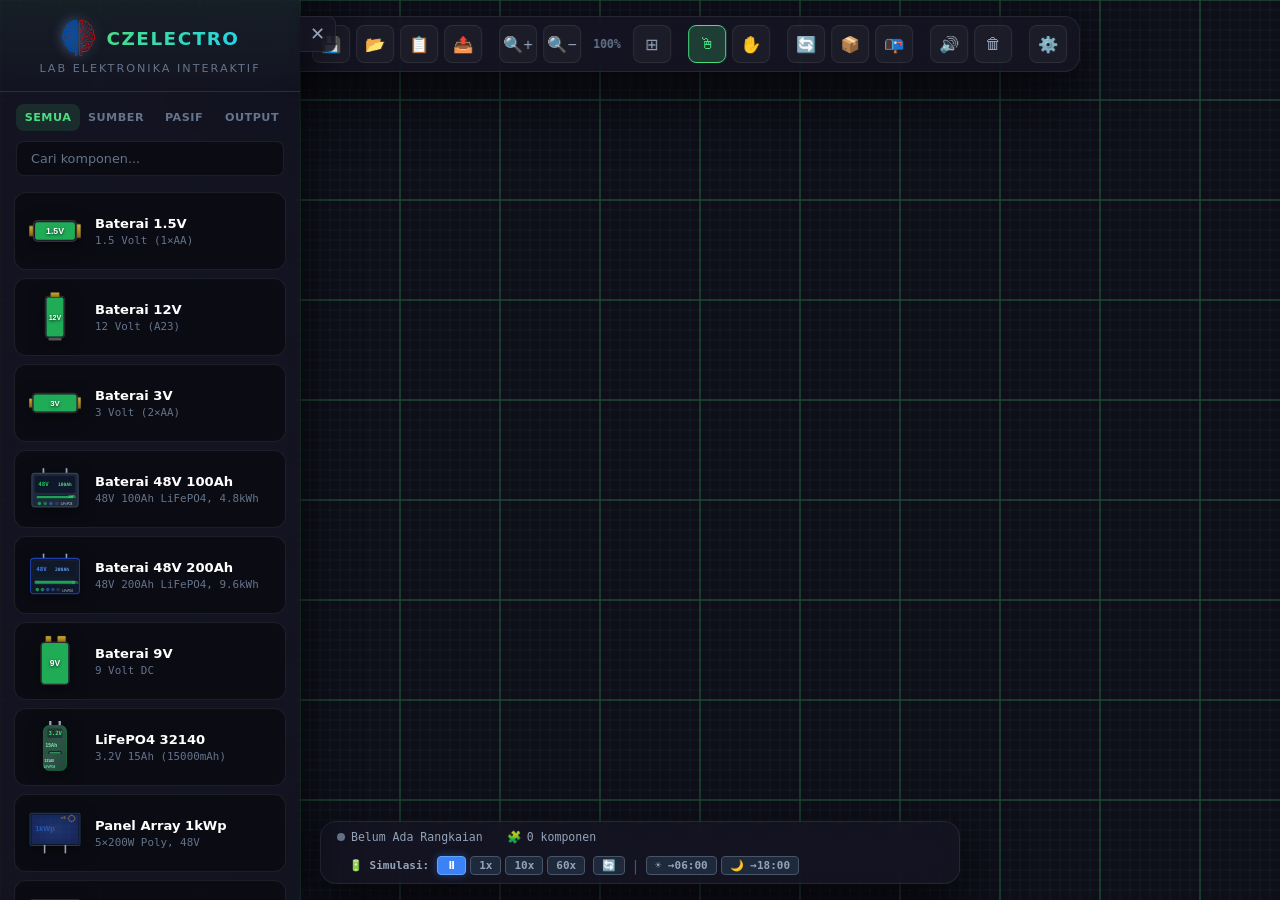
==== index.html @ 7d9614dd "Add PLN Source & ATS" ====
<!DOCTYPE html>
<html lang="id">

<head>
    <meta charset="UTF-8">
    <link rel="shortcut icon" href="images/CZElectro.png" type="image/x-icon">
    <meta name="viewport" content="width=device-width, initial-scale=1.0">
    <meta name="description" data-i18n-meta="metaDescription"
        content="CZElectro - Simulasi Lab Elektronika interaktif dengan drag-drop komponen, kabel fleksibel, dan animasi realistis.">
    <title data-i18n="pageTitle">CZElectro — Lab Elektronika</title>
    <link rel="stylesheet" href="css/variables.css">
    <link rel="stylesheet" href="css/layout.css">
    <link rel="stylesheet" href="css/components.css">
</head>

<body>
    <script>
        // Apply theme BEFORE paint to prevent flash
        (function () {
            var t = localStorage.getItem('czelectro_theme') || 'dark';
            document.documentElement.setAttribute('data-theme', t);
        })();
    </script>
    <!-- Hidden SVG Defs -->
    <svg style="width:0;height:0;position:absolute">
        <defs>
            <linearGradient id="battBody" x1="0%" y1="0%" x2="100%" y2="0%">
                <stop offset="0%" stop-color="#111" />
                <stop offset="30%" stop-color="#444" />
                <stop offset="50%" stop-color="#222" />
                <stop offset="80%" stop-color="#555" />
                <stop offset="100%" stop-color="#111" />
            </linearGradient>
            <linearGradient id="battTop" x1="0%" y1="0%" x2="0%" y2="100%">
                <stop offset="0%" stop-color="#d4af37" />
                <stop offset="100%" stop-color="#8b6508" />
            </linearGradient>
            <linearGradient id="resBody" x1="0%" y1="0%" x2="0%" y2="100%">
                <stop offset="0%" stop-color="#e2e8f0" />
                <stop offset="50%" stop-color="#f8fafc" />
                <stop offset="100%" stop-color="#94a3b8" />
            </linearGradient>
            <radialGradient id="ledGlass" cx="30%" cy="30%" r="70%">
                <stop offset="0%" stop-color="rgba(255,255,255,0.8)" />
                <stop offset="50%" stop-color="rgba(200,200,200,0.3)" />
                <stop offset="100%" stop-color="rgba(100,100,100,0.5)" />
            </radialGradient>
            <radialGradient id="ledGlowGrad" cx="50%" cy="50%" r="50%">
                <stop offset="0%" stop-color="#fef08a" />
                <stop offset="50%" stop-color="#eab308" />
                <stop offset="100%" stop-color="#a16207" />
            </radialGradient>
            <radialGradient id="ledGlowRed" cx="50%" cy="50%" r="50%">
                <stop offset="0%" stop-color="#fca5a5" />
                <stop offset="50%" stop-color="#ef4444" />
                <stop offset="100%" stop-color="#991b1b" />
            </radialGradient>
            <radialGradient id="ledGlowGreen" cx="50%" cy="50%" r="50%">
                <stop offset="0%" stop-color="#86efac" />
                <stop offset="50%" stop-color="#22c55e" />
                <stop offset="100%" stop-color="#166534" />
            </radialGradient>
            <radialGradient id="ledGlowBlue" cx="50%" cy="50%" r="50%">
                <stop offset="0%" stop-color="#93c5fd" />
                <stop offset="50%" stop-color="#3b82f6" />
                <stop offset="100%" stop-color="#1e3a8a" />
            </radialGradient>
            <radialGradient id="ledGlowWhite" cx="50%" cy="50%" r="50%">
                <stop offset="0%" stop-color="#ffffff" />
                <stop offset="50%" stop-color="#e5e7eb" />
                <stop offset="100%" stop-color="#6b7280" />
            </radialGradient>
            <radialGradient id="ledGlowRGB" cx="50%" cy="50%" r="50%">
                <stop offset="0%" stop-color="#e9d5ff" />
                <stop offset="50%" stop-color="#a855f7" />
                <stop offset="100%" stop-color="#6b21a8" />
            </radialGradient>
            <radialGradient id="bulbGlowGrad" cx="50%" cy="40%" r="50%">
                <stop offset="0%" stop-color="#fffbeb" />
                <stop offset="40%" stop-color="#fde68a" />
                <stop offset="100%" stop-color="#d97706" />
            </radialGradient>
            <linearGradient id="motorBody" x1="0%" y1="0%" x2="100%" y2="100%">
                <stop offset="0%" stop-color="#374151" />
                <stop offset="50%" stop-color="#4b5563" />
                <stop offset="100%" stop-color="#1f2937" />
            </linearGradient>
            <filter id="innerShadow">
                <feOffset dx="0" dy="3" />
                <feGaussianBlur stdDeviation="3" result="offset-blur" />
                <feComposite operator="out" in="SourceGraphic" in2="offset-blur" result="inverse" />
                <feFlood flood-color="black" flood-opacity="0.6" result="color" />
                <feComposite operator="in" in="color" in2="inverse" result="shadow" />
                <feComposite operator="over" in="shadow" in2="SourceGraphic" />
            </filter>
            <filter id="glow">
                <feGaussianBlur stdDeviation="4" result="coloredBlur" />
                <feMerge>
                    <feMergeNode in="coloredBlur" />
                    <feMergeNode in="SourceGraphic" />
                </feMerge>
            </filter>
        </defs>
    </svg>

    <!-- Sidebar -->
    <aside id="sidebar">
        <div id="sidebar-header">
            <div class="logo-row">
                <img class="logo-icon" src="images/CZElectro.png" alt="CZElectro Logo">
                <div class="title">CZElectro</div>
            </div>
            <div class="subtitle" data-i18n="appSubtitle">Lab Elektronika Interaktif</div>
        </div>
        <div class="category-tabs">
            <button class="cat-tab active" data-cat="all" data-i18n="catAll">Semua</button>
            <button class="cat-tab" data-cat="source" data-i18n="catSource">Sumber</button>
            <button class="cat-tab" data-cat="passive" data-i18n="catPassive">Pasif</button>
            <button class="cat-tab" data-cat="output" data-i18n="catOutput">Output</button>
        </div>
        <div class="sidebar-search">
            <input type="text" id="comp-search" data-i18n="searchPlaceholder" placeholder="🔍 Cari komponen..."
                autocomplete="off" spellcheck="false">
        </div>
        <div id="component-list"></div>
    </aside>

    <!-- Sidebar Toggle -->
    <button id="sidebar-toggle" class="sidebar-toggle" title="Toggle Sidebar (Tab)">✕</button>
    <script>
        // Apply sidebar state BEFORE paint to prevent flash
        (function () {
            var sb = document.getElementById('sidebar');
            var tb = document.getElementById('sidebar-toggle');
            if (window.innerWidth > 768) {
                var s = localStorage.getItem('czelectro_sidebar');
                if (s === 'collapsed') {
                    sb.classList.add('no-transition', 'collapsed');
                    tb.textContent = '☰';
                    // Re-enable transitions after first paint
                    requestAnimationFrame(function () { requestAnimationFrame(function () { sb.classList.remove('no-transition'); }); });
                }
            } else {
                tb.textContent = '☰';
            }
        })();
    </script>

    <!-- Main Workspace -->
    <main id="workspace-container">
        <!-- Toolbar -->
        <div id="toolbar">
            <div class="tb-scroll">
                <!-- File Group -->
                <button class="tb-btn" id="btn-undo" data-i18n-title="tipUndo" title="Urungkan (Ctrl+Z)"
                    disabled>↩</button>
                <button class="tb-btn" id="btn-redo" data-i18n-title="tipRedo" title="Ulangi (Ctrl+Y)"
                    disabled>↪</button>
                <div class="tb-sep"></div>
                <button class="tb-btn" id="btn-save" data-i18n-title="tipSave" title="Simpan File (Ctrl+S)">💾</button>
                <button class="tb-btn" id="btn-open" data-i18n-title="tipOpen" title="Buka File (Ctrl+O)">📂</button>
                <input type="file" id="file-input" accept=".cze,.json" style="display:none">
                <button class="tb-btn" id="btn-import-json" title="Import JSON">📋</button>
                <button class="tb-btn" id="btn-export-json" title="Export JSON">📤</button>
                <div class="tb-sep"></div>
                <!-- View Group -->
                <button class="tb-btn" id="btn-zoom-in" data-i18n-title="tipZoomIn" title="Perbesar">🔍+</button>
                <button class="tb-btn" id="btn-zoom-out" data-i18n-title="tipZoomOut" title="Perkecil">🔍−</button>
                <span class="tb-label" id="zoom-label">100%</span>
                <button class="tb-btn" id="btn-fit" data-i18n-title="tipFit" title="Sesuaikan Tampilan">⊞</button>
                <div class="tb-sep"></div>
                <!-- Mode Group -->
                <button class="tb-btn active" id="btn-mode-select" data-i18n-title="tipSelect"
                    title="Mode Seleksi (V)">🖱</button>
                <button class="tb-btn" id="btn-mode-pan" data-i18n-title="tipPan" title="Mode Geser (H)">✋</button>
                <div class="tb-sep"></div>
                <!-- Component Tools -->
                <button class="tb-btn" id="btn-rotate" data-i18n-title="tipRotate" title="Putar 90° (R)">🔄</button>
                <button class="tb-btn" id="btn-group" data-i18n-title="tipGroup"
                    title="Kelompokkan (Ctrl+G)">📦</button>
                <button class="tb-btn" id="btn-ungroup" data-i18n-title="tipUngroup"
                    title="Lepas Kelompok (Ctrl+Shift+G)">📭</button>
                <div class="tb-sep"></div>
                <!-- Audio & Clear -->
                <button class="tb-btn" id="btn-mute" data-i18n-title="tipMute" title="Suara Aktif/Mati (M)">🔊</button>
                <button class="tb-btn" id="btn-clear" data-i18n-title="tipClear" title="Hapus Semua">🗑</button>
            </div>
            <!-- Settings: fixed position, never scrolls -->
            <div class="tb-sep tb-sep-settings"></div>
            <div class="settings-anchor">
                <button class="tb-btn tb-btn-settings" id="btn-settings" data-i18n-title="tipSettings"
                    title="Pengaturan">⚙️</button>
                <!-- Settings Panel -->
                <div id="settings-panel" class="settings-panel hidden">
                    <div class="settings-header" data-i18n="settingsTitle">⚙️ Pengaturan</div>
                    <div class="settings-group">
                        <div class="settings-group-title" data-i18n="settingsAppearance">🎨 Tampilan</div>
                        <div class="settings-row">
                            <span class="settings-label" data-i18n="settingsTheme">Tema</span>
                            <div class="settings-theme-toggle" id="theme-toggle">
                                <button class="theme-opt active" data-theme="dark" title="Dark">🌙</button>
                                <button class="theme-opt" data-theme="light" title="Light">☀️</button>
                            </div>
                        </div>
                        <div class="settings-row">
                            <span class="settings-label" data-i18n="settingsGrid">Grid</span>
                            <label class="settings-switch">
                                <input type="checkbox" id="settings-grid" checked>
                                <span class="settings-slider"></span>
                            </label>
                        </div>
                    </div>
                    <div class="settings-group">
                        <div class="settings-group-title" data-i18n="settingsLang">🌐 Bahasa</div>
                        <div class="settings-row">
                            <span class="settings-label" data-i18n="settingsLangLabel">Bahasa</span>
                            <div class="settings-theme-toggle" id="lang-toggle">
                                <button class="lang-opt active" data-lang="id" title="Bahasa Indonesia">🇮🇩 ID</button>
                                <button class="lang-opt" data-lang="en" title="English">🇬🇧 EN</button>
                            </div>
                        </div>
                    </div>
                </div>
            </div>
        </div>

        <!-- Canvas layers -->
        <canvas id="grid-canvas"></canvas>
        <div id="workspace">
            <svg id="wire-layer" width="5000" height="5000">
                <g id="wires-group"></g>
                <path id="temp-wire" d="" fill="none" stroke="#60a5fa" stroke-width="3" stroke-dasharray="8 4"
                    style="display:none;pointer-events:none" />
            </svg>
        </div>

        <!-- Status Bar -->
        <div id="status-bar">
            <div class="status-item">
                <span class="status-dot" id="circuit-dot"></span>
                <span id="circuit-status" data-i18n="statusNoCircuit">Belum Ada Rangkaian</span>
            </div>
            <div id="circuit-loops"></div>
            <div class="status-item">
                <span>🧩</span>
                <span id="comp-count">0 komponen</span>
            </div>
            <div class="sim-controls">
                <span class="sim-label" data-i18n="simLabel">🔋 Simulasi:</span>
                <button class="sim-btn active" data-speed="0"
                    onclick="document.dispatchEvent(new CustomEvent('sim-speed',{detail:0}))">⏸</button>
                <button class="sim-btn" data-speed="1"
                    onclick="document.dispatchEvent(new CustomEvent('sim-speed',{detail:1}))">1x</button>
                <button class="sim-btn" data-speed="10"
                    onclick="document.dispatchEvent(new CustomEvent('sim-speed',{detail:10}))">10x</button>
                <button class="sim-btn" data-speed="60"
                    onclick="document.dispatchEvent(new CustomEvent('sim-speed',{detail:60}))">60x</button>
                <button class="sim-btn sim-reset"
                    onclick="document.dispatchEvent(new CustomEvent('sim-reset'))">🔄</button>
                <span class="sim-divider">|</span>
                <button class="sim-btn sim-day"
                    onclick="document.dispatchEvent(new CustomEvent('sim-jump',{detail:'day'}))">☀️ →06:00</button>
                <button class="sim-btn sim-night"
                    onclick="document.dispatchEvent(new CustomEvent('sim-jump',{detail:'night'}))">🌙 →18:00</button>
            </div>
            <div id="sim-panel" class="sim-panel"></div>
        </div>
    </main>

    <!-- Tooltip -->
    <div class="tooltip" id="tooltip"></div>

    <script src="js/electrical-laws.js"></script>
    <script src="js/components.js?v=3"></script>
    <!-- Modular architecture: laws → components → state → i18n → audio → grid → wire → effects → solver → evaluate → battery → ui → events -->
    <script src="js/state.js?v=3"></script>
    <script src="js/i18n.js"></script>
    <script src="js/audio.js"></script>
    <script src="js/grid.js"></script>
    <script src="js/wire.js"></script>
    <script src="js/effects.js"></script>
    <script src="js/mna-solver.js?v=3"></script>

    <script src="js/mna-evaluate.js?v=3"></script>
    <script src="js/battery-sim.js"></script>
    <script src="js/components-ui.js"></script>
    <script src="js/ui.js"></script>
    <script src="js/events.js?v=3"></script>

    <!-- Import JSON Modal -->
    <div id="import-modal" class="import-modal-overlay hidden">
        <div class="import-modal">
            <div class="import-modal-header">📋 Import Circuit JSON</div>
            <textarea id="import-json-input" class="import-json-textarea" placeholder="Paste circuit JSON here..." spellcheck="false"></textarea>
            <div class="import-modal-actions">
                <button id="import-json-cancel" class="import-btn import-btn-cancel">Cancel</button>
                <button id="import-json-merge" class="import-btn import-btn-merge" title="Tambahkan ke rangkaian yang ada">➕ Tambahkan</button>
                <button id="import-json-confirm" class="import-btn import-btn-confirm" title="Ganti seluruh rangkaian">🔄 Ganti Semua</button>
            </div>
        </div>
    </div>
</body>

</html>
---- css/variables.css ----
/* ═══════════════════════════════════════════════════
   CZElectro — Design Tokens & Base Reset
   Variables, colors, typography, and global resets
   ═══════════════════════════════════════════════════ */

/* System fonts only — no external loading */

/* ── Reset ── */
*, *::before, *::after {
    box-sizing: border-box;
    margin: 0;
    padding: 0;
}

/* ── Dark Theme (Default) ── */
:root {
    --bg-primary: #0f0f1a;
    --bg-secondary: rgba(20, 20, 35, 0.85);
    --bg-card: rgba(0, 0, 0, 0.4);
    --bg-workspace: #0f0f1a;
    --border-subtle: rgba(255, 255, 255, 0.08);
    --border-hover: rgba(74, 222, 128, 0.4);
    --accent: #4ade80;
    --accent-glow: rgba(74, 222, 128, 0.3);
    --danger: #ef4444;
    --warning: #f59e0b;
    --info: #60a5fa;
    --text-primary: #e2e8f0;
    --text-secondary: #94a3b8;
    --text-muted: #64748b;
    --glass-blur: 18px;
    --radius-sm: 8px;
    --radius-md: 12px;
    --radius-lg: 16px;
    --shadow-heavy: 0 20px 60px rgba(0, 0, 0, 0.8);
    --transition-smooth: cubic-bezier(0.25, 0.8, 0.25, 1);
    --grid-minor: rgba(74, 222, 128, 0.12);
    --grid-major: rgba(74, 222, 128, 0.25);
    --ctx-bg: rgba(20, 20, 35, 0.95);
    --tooltip-bg: rgba(15, 15, 30, 0.95);
    --toast-bg: rgba(17, 24, 39, 0.95);
    --body-dots-1: rgba(74, 222, 128, 0.03);
    --body-dots-2: rgba(96, 165, 250, 0.02);
    --sidebar-header-gradient: rgba(74, 222, 128, 0.06);
    --wire-handle-fill: rgba(148, 163, 184, 0.5);
    --wire-handle-stroke: rgba(255, 255, 255, 0.25);
    --selection-bg: rgba(74, 222, 128, 0.06);
}

/* ── Light Theme ── */
[data-theme="light"] {
    --bg-primary: #f1f5f9;
    --bg-secondary: rgba(255, 255, 255, 0.92);
    --bg-card: rgba(255, 255, 255, 0.7);
    --bg-workspace: #f1f5f9;
    --border-subtle: rgba(0, 0, 0, 0.1);
    --border-hover: rgba(22, 163, 74, 0.4);
    --accent: #16a34a;
    --accent-glow: rgba(22, 163, 74, 0.2);
    --danger: #dc2626;
    --warning: #d97706;
    --info: #2563eb;
    --text-primary: #1e293b;
    --text-secondary: #475569;
    --text-muted: #94a3b8;
    --glass-blur: 12px;
    --shadow-heavy: 0 10px 40px rgba(0, 0, 0, 0.12);
    --grid-minor: rgba(0, 80, 60, 0.12);
    --grid-major: rgba(0, 100, 60, 0.25);
    --ctx-bg: rgba(255, 255, 255, 0.97);
    --tooltip-bg: rgba(255, 255, 255, 0.97);
    --toast-bg: rgba(255, 255, 255, 0.97);
    --body-dots-1: rgba(22, 163, 74, 0.04);
    --body-dots-2: rgba(37, 99, 235, 0.03);
    --sidebar-header-gradient: rgba(22, 163, 74, 0.06);
    --wire-handle-fill: rgba(71, 85, 105, 0.5);
    --wire-handle-stroke: rgba(0, 0, 0, 0.2);
    --selection-bg: rgba(22, 163, 74, 0.08);
}

body {
    font-family: -apple-system, BlinkMacSystemFont, 'Segoe UI', system-ui, sans-serif;
    background-color: var(--bg-primary);
    background-image:
        radial-gradient(var(--body-dots-1) 1px, transparent 1px),
        radial-gradient(var(--body-dots-2) 1px, transparent 1px);
    background-size: 20px 20px, 30px 30px;
    background-position: 0 0, 15px 15px;
    color: var(--text-primary);
    display: flex;
    height: 100vh;
    overflow: hidden;
    user-select: none;
}

/* Light theme overrides for hardcoded colors */
[data-theme="light"] .item-name {
    color: #1e293b;
}

[data-theme="light"] .sidebar-item::before {
    background: linear-gradient(135deg, rgba(22, 163, 74, 0.08), transparent);
}

[data-theme="light"] .copy-toast {
    background: var(--toast-bg);
    color: var(--accent);
    border-color: rgba(22, 163, 74, 0.3);
    box-shadow: 0 4px 20px rgba(0, 0, 0, 0.1);
}

[data-theme="light"] .ctx-menu {
    background: var(--ctx-bg);
    box-shadow: 0 8px 30px rgba(0, 0, 0, 0.15);
}

[data-theme="light"] .tooltip {
    background: var(--tooltip-bg);
    box-shadow: 0 8px 30px rgba(0, 0, 0, 0.1);
}

[data-theme="light"] .burn-notice {
    box-shadow: 0 4px 15px rgba(220, 38, 38, 0.3);
}

[data-theme="light"] .comp-badge {
    background: rgba(255, 255, 255, 0.85);
    color: var(--text-secondary);
}


[data-theme="light"] .power-badge {
    background: rgba(255, 255, 255, 0.85);
    color: #0891b2;
    border-color: rgba(8, 145, 178, 0.2);
}

[data-theme="light"] .battery-bar {
    background: #e2e8f0;
    border-color: #94a3b8;
}

[data-theme="light"] .battery-pct {
    color: #1e293b;
    text-shadow: 0 1px 2px rgba(255, 255, 255, 0.8);
}

[data-theme="light"] .scc-status {
    background: rgba(255, 255, 255, 0.9);
}

[data-theme="light"] .no-ac-badge {
    background: rgba(255, 255, 255, 0.9);
}

[data-theme="light"] .vm-badge {
    background: rgba(255, 255, 255, 0.9);
    color: #15803d;
    border-color: rgba(22, 163, 74, 0.3);
    text-shadow: none;
}

[data-theme="light"] .group-label-badge {
    color: #7c3aed;
    background: rgba(139, 92, 246, 0.1);
    text-shadow: none;
    border: 1px solid rgba(139, 92, 246, 0.2);
}

[data-theme="light"] .group-label-badge.group-selected {
    background: rgba(139, 92, 246, 0.15);
    border-color: rgba(139, 92, 246, 0.4);
    box-shadow: 0 2px 12px rgba(139, 92, 246, 0.15);
}

[data-theme="light"] .group-label-input {
    color: #6d28d9;
    caret-color: #7c3aed;
}

[data-theme="light"] .group-label-input::placeholder {
    color: rgba(109, 40, 217, 0.35);
}

[data-theme="light"] .motor-dir-badge {
    background: rgba(255, 255, 255, 0.9);
    color: #7c3aed;
    border-color: rgba(139, 92, 246, 0.2);
}

[data-theme="light"] .motor-dir-badge.reversed {
    color: #ea580c;
    border-color: rgba(234, 88, 12, 0.2);
}
---- css/layout.css ----
/* ═══════════════════════════════════════════════════
   CZElectro — Layout Styles
   Sidebar, workspace, toolbar, status bar, grid,
   wire layer, context menu, tooltip, instructions
   ═══════════════════════════════════════════════════ */

/* ── Sidebar ── */
#sidebar {
    position: fixed;
    top: 0;
    left: 0;
    height: 100vh;
    width: 300px;
    min-width: 300px;
    background: var(--bg-secondary);
    backdrop-filter: blur(var(--glass-blur));
    -webkit-backdrop-filter: blur(var(--glass-blur));
    /* border-right: 1px solid var(--border-subtle); */
    display: flex;
    flex-direction: column;
    z-index: 50;
    box-shadow: 5px 0 40px rgba(0, 0, 0, 0.6);
}

#sidebar-header {
    padding: 20px 20px 16px;
    border-bottom: 1px solid var(--border-subtle);
    text-align: center;
    background: linear-gradient(180deg, var(--sidebar-header-gradient) 0%, transparent 100%);
}

.logo-row {
    display: flex;
    align-items: center;
    justify-content: center;
    gap: 10px;
    margin-bottom: 6px;
}

.logo-icon {
    width: 36px;
    height: 36px;
    object-fit: contain;
    filter: brightness(1.4) drop-shadow(0 0 6px rgba(150, 180, 255, 0.5));
    flex-shrink: 0;
    transition: filter 0.3s;
}

[data-theme="light"] .logo-icon {
    filter: drop-shadow(0 2px 6px rgba(0, 0, 0, 0.15));
}

.title {
    font-size: 1.15rem;
    font-weight: 800;
    background: linear-gradient(135deg, var(--accent), #22d3ee);
    -webkit-background-clip: text;
    -webkit-text-fill-color: transparent;
    background-clip: text;
    letter-spacing: 1.5px;
    text-transform: uppercase;
}

.subtitle {
    font-size: 0.7rem;
    color: var(--text-muted);
    letter-spacing: 2px;
    text-transform: uppercase;
}

/* Category tabs */
.category-tabs {
    display: flex;
    gap: 4px;
    padding: 12px 16px 0;
}

.cat-tab {
    flex: 1;
    padding: 7px 0;
    border: none;
    background: transparent;
    color: var(--text-muted);
    font-family: -apple-system, BlinkMacSystemFont, 'Segoe UI', system-ui, sans-serif;
    font-size: 0.7rem;
    font-weight: 600;
    cursor: pointer;
    border-radius: var(--radius-sm);
    transition: all 0.25s var(--transition-smooth);
    text-transform: uppercase;
    letter-spacing: 0.5px;
}

.cat-tab:hover {
    background: rgba(255, 255, 255, 0.05);
    color: var(--text-secondary);
}

.cat-tab.active {
    background: rgba(74, 222, 128, 0.12);
    color: var(--accent);
}

/* Sidebar search */
.sidebar-search {
    padding: 10px 16px 4px;
}

.sidebar-search input {
    width: 100%;
    padding: 9px 14px;
    border: 1px solid var(--border-subtle);
    border-radius: var(--radius-sm);
    background: var(--bg-card);
    color: var(--text-primary);
    font-size: 0.8rem;
    font-family: -apple-system, BlinkMacSystemFont, 'Segoe UI', system-ui, sans-serif;
    outline: none;
    transition: border-color 0.2s, box-shadow 0.2s;
}

.sidebar-search input::placeholder {
    color: var(--text-muted);
}

.sidebar-search input:focus {
    border-color: var(--accent);
    box-shadow: 0 0 0 3px var(--accent-glow);
}

/* Empty search result */
.sidebar-empty {
    padding: 24px 16px;
    text-align: center;
    color: var(--text-muted);
    font-size: 0.8rem;
    font-style: italic;
}

/* Component list */
#component-list {
    flex: 1;
    overflow-y: auto;
    padding: 12px 14px;
    display: flex;
    flex-direction: column;
    gap: 8px;
}

#component-list::-webkit-scrollbar {
    width: 5px;
}

#component-list::-webkit-scrollbar-track {
    background: transparent;
}

#component-list::-webkit-scrollbar-thumb {
    background: rgba(255, 255, 255, 0.15);
    border-radius: 4px;
}

.sidebar-item {
    background: var(--bg-card);
    border: 1px solid var(--border-subtle);
    border-radius: var(--radius-md);
    padding: 12px 14px;
    display: flex;
    align-items: center;
    gap: 14px;
    cursor: grab;
    transition: all 0.3s var(--transition-smooth);
    position: relative;
    overflow: hidden;
    flex-shrink: 0;
}

.sidebar-item::before {
    content: '';
    position: absolute;
    inset: 0;
    background: linear-gradient(135deg, var(--accent-glow), transparent);
    opacity: 0;
    transition: opacity 0.3s;
}

.sidebar-item:hover {
    border-color: var(--border-hover);
    transform: translateX(4px);
    box-shadow: 0 4px 20px rgba(74, 222, 128, 0.1);
}

.sidebar-item:hover::before {
    opacity: 1;
}

.sidebar-item:active {
    cursor: grabbing;
    transform: scale(0.97);
}

.item-icon {
    width: 52px;
    height: 52px;
    flex-shrink: 0;
    filter: drop-shadow(0 4px 8px rgba(0, 0, 0, 0.5));
    position: relative;
    z-index: 1;
}

.item-details {
    display: flex;
    flex-direction: column;
    gap: 3px;
    position: relative;
    z-index: 1;
}

.item-name {
    font-size: 0.82rem;
    font-weight: 700;
    color: #fff;
}

.item-spec {
    font-size: 0.68rem;
    color: var(--text-muted);
    font-family: 'Cascadia Code', 'Consolas', 'SF Mono', 'Menlo', monospace;
}

/* ── Workspace ── */
#workspace-container {
    width: 100%;
    height: 100%;
    position: relative;
    overflow: hidden;
}

#workspace {
    width: 5000px;
    height: 5000px;
    position: absolute;
    top: 0;
    left: 0;
    transform-origin: 0 0;
}

/* Grid overlay */
#grid-canvas {
    position: absolute;
    top: 0;
    left: 0;
    width: 100%;
    height: 100%;
    pointer-events: none;
    z-index: 0;
    opacity: 1;
}

/* Wire SVG layer — lives inside #workspace so coordinates match component positions */
#wire-layer {
    position: absolute;
    top: 0;
    left: 0;
    z-index: 5;
    pointer-events: none;
    overflow: visible;
}

.wire-hit-area {
    pointer-events: stroke;
    cursor: grab;
    stroke: transparent;
    fill: none;
    stroke-width: 18;
}

.wire-hit-area:active {
    cursor: grabbing;
}

/* Draggable control-point handles — hidden by default, revealed on hover */
.wire-handle {
    pointer-events: all;
    cursor: grab;
    fill: rgba(148, 163, 184, 0);
    stroke: rgba(255, 255, 255, 0);
    stroke-width: 1.5;
    transition: fill 0.25s ease, stroke 0.25s ease, r 0.15s ease, opacity 0.25s ease;
    opacity: 0;
}

/* Show handles when hovering the wire group */
.wire-group:hover .wire-handle {
    fill: var(--wire-handle-fill);
    stroke: var(--wire-handle-stroke);
    opacity: 1;
}

/* Individual handle hover — glow accent */
.wire-handle:hover {
    fill: var(--accent);
    stroke: #fff;
    opacity: 1;
    r: 7;
    filter: drop-shadow(0 0 6px rgba(74, 222, 128, 0.6));
}

/* Grabbing state */
.wire-handle:active {
    cursor: grabbing;
    fill: #4ade80;
    stroke: #fff;
    r: 6;
    filter: drop-shadow(0 0 10px rgba(74, 222, 128, 0.8));
}

.real-wire {
    pointer-events: none;
    fill: none;
    transition: stroke 0.3s, filter 0.3s;
}

/* Subtle highlight on wire hover — not aggressive red */
.wire-group:hover .real-wire {
    filter: drop-shadow(0 0 6px rgba(148, 163, 184, 0.5));
}

.wire-group:hover .wire-hit-area {
    stroke: rgba(148, 163, 184, 0.08);
}

/* Selected wire handles — always visible with accent glow */
.wire-handle.handle-selected {
    fill: #22d3ee;
    stroke: #fff;
    stroke-width: 2;
    opacity: 1;
    r: 6;
    filter: drop-shadow(0 0 8px rgba(34, 211, 238, 0.7));
}

.wire-handle.handle-selected:hover {
    fill: #67e8f9;
    r: 7;
    filter: drop-shadow(0 0 10px rgba(34, 211, 238, 0.9));
}

/* ── Touch devices: visual styling for large SVG touch targets ── */
/* Handle geometry (r attribute) is set in wire.js for reliable hit-testing. */
/* CSS only controls visual appearance — fill, opacity, stroke. */
@media (pointer: coarse) {
    .wire-handle {
        opacity: 1;
        fill: rgba(148, 163, 184, 0.12);
        stroke: rgba(255, 255, 255, 0.08);
        stroke-width: 1;
    }

    .wire-handle:active {
        fill: rgba(74, 222, 128, 0.4);
        stroke: rgba(255, 255, 255, 0.5);
        filter: drop-shadow(0 0 8px rgba(74, 222, 128, 0.6));
    }

    .wire-handle.handle-selected {
        fill: rgba(34, 211, 238, 0.25);
        stroke: rgba(255, 255, 255, 0.3);
        stroke-width: 1.5;
        filter: drop-shadow(0 0 6px rgba(34, 211, 238, 0.5));
    }

    .wire-hit-area {
        stroke-width: 24;
    }
}

/* Pan mode cursor */
#workspace-container.mode-pan {
    cursor: grab;
}

#workspace-container.mode-pan:active {
    cursor: grabbing;
}

/* ── Toolbar ── */
#toolbar {
    position: absolute;
    top: 16px;
    left: 50%;
    transform: translateX(-50%);
    display: flex;
    gap: 6px;
    padding: 8px 12px;
    background: var(--bg-secondary);
    backdrop-filter: blur(var(--glass-blur));
    -webkit-backdrop-filter: blur(var(--glass-blur));
    border: 1px solid var(--border-subtle);
    border-radius: var(--radius-lg);
    z-index: 30;
    box-shadow: var(--shadow-heavy);
    align-items: center;
    max-width: calc(100vw - 340px);
    overflow: visible;
    flex-wrap: nowrap;
    scrollbar-width: none;
}

#toolbar::-webkit-scrollbar {
    display: none;
}

.tb-btn {
    width: 38px;
    height: 38px;
    border: 1px solid var(--border-subtle);
    border-radius: var(--radius-sm);
    background: rgba(255, 255, 255, 0.04);
    color: var(--text-secondary);
    font-size: 16px;
    cursor: pointer;
    display: flex;
    align-items: center;
    justify-content: center;
    transition: all 0.2s;
    flex-shrink: 0;
}

.tb-btn:hover {
    background: rgba(74, 222, 128, 0.15);
    color: var(--accent);
    border-color: var(--border-hover);
}

.tb-btn.active {
    background: rgba(74, 222, 128, 0.2);
    color: var(--accent);
    border-color: var(--accent);
}

.tb-btn:disabled {
    opacity: 0.3;
    pointer-events: none;
    cursor: default;
}

.tb-sep {
    width: 1px;
    background: var(--border-subtle);
    margin: 4px 2px;
    flex-shrink: 0;
}

.tb-label {
    font-size: 0.72rem;
    color: var(--text-muted);
    display: flex;
    align-items: center;
    padding: 0 6px;
    font-family: 'Cascadia Code', 'Consolas', 'SF Mono', 'Menlo', monospace;
    font-weight: 600;
    flex-shrink: 0;
}

/* Desktop: scroll wrapper handles button overflow, toolbar stays overflow:visible */
.tb-scroll {
    display: flex;
    gap: 6px;
    align-items: center;
    overflow-x: auto;
    flex: 1;
    min-width: 0;
    scrollbar-width: none;
}

.tb-scroll::-webkit-scrollbar {
    display: none;
}

.tb-btn-settings {
    flex-shrink: 0;
}

/* Language toggle — reuses theme toggle pattern */
.lang-opt {
    padding: 6px 12px;
    border: none;
    background: transparent;
    color: var(--text-muted);
    font-size: 12px;
    cursor: pointer;
    transition: all 0.2s;
    line-height: 1;
    font-weight: 600;
}

.lang-opt:hover {
    background: rgba(128, 128, 128, 0.1);
    color: var(--text-primary);
}

.lang-opt.active {
    background: var(--accent);
    color: #fff;
    box-shadow: 0 2px 8px var(--accent-glow);
}

/* ── Status Bar (bottom) ── */
#status-bar {
    position: absolute;
    bottom: 16px;
    left: 50%;
    transform: translateX(-50%);
    display: flex;
    gap: 12px;
    padding: 8px 16px;
    background: var(--bg-secondary);
    backdrop-filter: blur(var(--glass-blur));
    border: 1px solid var(--border-subtle);
    border-radius: var(--radius-lg);
    z-index: 30;
    box-shadow: var(--shadow-heavy);
    font-size: 0.72rem;
    font-family: 'Cascadia Code', 'Consolas', 'SF Mono', 'Menlo', monospace;
    flex-wrap: wrap;
}

#circuit-loops {
    display: flex;
    gap: 8px;
    align-items: center;
}

#circuit-loops .status-item {
    background: rgba(74, 222, 128, 0.06);
    border: 1px solid rgba(74, 222, 128, 0.15);
    border-radius: 6px;
    padding: 2px 8px;
    font-size: 0.68rem;
}

.status-item {
    display: flex;
    align-items: center;
    gap: 6px;
    color: var(--text-secondary);
}

.status-dot {
    width: 8px;
    height: 8px;
    border-radius: 50%;
    background: var(--text-muted);
}

.status-dot.live {
    background: var(--accent);
    box-shadow: 0 0 8px var(--accent-glow);
}

.status-dot.warn {
    background: var(--warning);
    box-shadow: 0 0 8px rgba(245, 158, 11, 0.4);
}

.status-dot.danger {
    background: var(--danger);
    box-shadow: 0 0 8px rgba(239, 68, 68, 0.4);
}

/* ── Tooltip ── */
.tooltip {
    position: fixed;
    padding: 8px 14px;
    background: var(--tooltip-bg);
    border: 1px solid var(--border-subtle);
    border-radius: var(--radius-sm);
    color: var(--text-primary);
    font-size: 0.75rem;
    pointer-events: none;
    z-index: 200;
    backdrop-filter: blur(8px);
    box-shadow: 0 8px 30px rgba(0, 0, 0, 0.6);
    opacity: 0;
    transition: opacity 0.15s;
    white-space: nowrap;
}

.tooltip.visible {
    opacity: 1;
}

/* ── Context Menu ── */
.ctx-menu {
    position: fixed;
    min-width: 180px;
    background: var(--ctx-bg);
    backdrop-filter: blur(var(--glass-blur));
    border: 1px solid var(--border-subtle);
    border-radius: var(--radius-md);
    padding: 6px;
    z-index: 300;
    box-shadow: var(--shadow-heavy);
    animation: ctxIn 0.15s ease-out;
}

@keyframes ctxIn {
    from {
        opacity: 0;
        transform: scale(0.95);
    }

    to {
        opacity: 1;
        transform: scale(1);
    }
}

.ctx-item {
    display: flex;
    align-items: center;
    gap: 10px;
    padding: 8px 12px;
    border-radius: var(--radius-sm);
    white-space: nowrap;
    color: var(--text-primary);
    font-size: 0.8rem;
    cursor: pointer;
    transition: background 0.15s;
}

.ctx-item:hover {
    background: rgba(74, 222, 128, 0.12);
}

.ctx-item.danger {
    color: var(--danger);
}

.ctx-item.danger:hover {
    background: rgba(239, 68, 68, 0.12);
}

.ctx-sep {
    height: 1px;
    background: var(--border-subtle);
    margin: 4px 8px;
}

/* Copy toast */
.copy-toast {
    position: fixed;
    bottom: 80px;
    left: 50%;
    transform: translateX(-50%);
    background: var(--toast-bg);
    color: var(--accent);
    padding: 10px 20px;
    border-radius: 8px;
    border: 1px solid var(--accent-glow);
    font-size: 0.8rem;
    font-family: 'Cascadia Code', monospace;
    z-index: 9999;
    animation: toastIn 0.3s ease, toastOut 0.3s ease 2.2s forwards;
    box-shadow: var(--shadow-heavy);
}

@keyframes toastIn {
    from {
        opacity: 0;
        transform: translateX(-50%) translateY(10px);
    }

    to {
        opacity: 1;
        transform: translateX(-50%) translateY(0);
    }
}

@keyframes toastOut {
    to {
        opacity: 0;
        transform: translateX(-50%) translateY(-10px);
    }
}

/* ── Instructions Panel ── */
#instructions {
    position: absolute;
    bottom: 16px;
    right: 16px;
    background: var(--bg-secondary);
    backdrop-filter: blur(var(--glass-blur));
    border: 1px solid var(--border-subtle);
    padding: 16px 20px;
    border-radius: var(--radius-lg);
    color: var(--text-secondary);
    font-size: 0.78rem;
    line-height: 1.7;
    z-index: 40;
    box-shadow: var(--shadow-heavy);
    max-width: 300px;
    transition: opacity 0.3s, transform 0.3s;
}

#instructions.hidden {
    opacity: 0;
    transform: translateY(10px);
    pointer-events: none;
}

#instructions strong {
    color: var(--accent);
}

/* ── Selection Rectangle ── */
.selection-rect {
    position: absolute;
    border: 1.5px dashed var(--accent);
    background: var(--selection-bg);
    pointer-events: none;
    z-index: 100;
    border-radius: 2px;
}

/* ── Sidebar Toggle Button ── */
.sidebar-toggle {
    position: fixed;
    top: 16px;
    left: 300px;
    z-index: 60;
    width: 36px;
    height: 36px;
    border: 1px solid var(--border-subtle);
    border-radius: 0 var(--radius-sm) var(--radius-sm) 0;
    background: var(--bg-secondary);
    backdrop-filter: blur(var(--glass-blur));
    -webkit-backdrop-filter: blur(var(--glass-blur));
    color: var(--text-secondary);
    font-size: 18px;
    cursor: pointer;
    display: flex;
    align-items: center;
    justify-content: center;
    transition: left 0.35s var(--transition-smooth),
        background 0.2s, color 0.2s,
        box-shadow 0.2s;
    box-shadow: 4px 0 15px rgba(0, 0, 0, 0.3);
    border-left: none;
    line-height: 1;
}

.sidebar-toggle:hover {
    background: rgba(74, 222, 128, 0.15);
    color: var(--accent);
    box-shadow: 4px 0 20px rgba(74, 222, 128, 0.15);
}

/* Disable transition during initial load */
#sidebar.no-transition,
#sidebar.no-transition~.sidebar-toggle,
#sidebar.no-transition~#workspace-container {
    transition: none !important;
}

/* Sidebar collapsed state */
#sidebar {
    transition: transform 0.35s var(--transition-smooth),
        box-shadow 0.35s;
}

#sidebar.collapsed {
    transform: translateX(-100%);
    box-shadow: none;
    overflow: hidden;
}

#sidebar.collapsed~.sidebar-toggle {
    left: 0;
    border-radius: 0 var(--radius-sm) var(--radius-sm) 0;
}

/* Sidebar overlay backdrop (mobile) */
.sidebar-overlay {
    display: none;
    position: fixed;
    inset: 0;
    background: rgba(0, 0, 0, 0.5);
    z-index: 9;
    opacity: 0;
    transition: opacity 0.3s;
    backdrop-filter: blur(2px);
}

.sidebar-overlay.visible {
    display: block;
    opacity: 1;
}

/* ── Responsive ── */

/* Tablet */
@media (max-width: 1024px) {
    #sidebar {
        width: 280px;
        min-width: 280px;
    }

    #sidebar.collapsed {
        transform: translateX(-100%);
    }

    .sidebar-toggle {
        left: 280px;
    }

    #sidebar.collapsed~.sidebar-toggle {
        left: 0;
    }

    .item-icon {
        width: 44px;
        height: 44px;
    }

    #toolbar {
        padding: 6px 8px;
        gap: 4px;
    }

    .tb-btn {
        width: 34px;
        height: 34px;
        font-size: 14px;
    }
}

/* Mobile */
@media (max-width: 768px) {
    #sidebar {
        position: fixed;
        top: 0;
        left: 0;
        bottom: 0;
        width: 300px;
        min-width: 300px;
        z-index: 100;
        transform: translateX(-100%);
        transition: transform 0.35s var(--transition-smooth);
    }

    #sidebar.open {
        transform: translateX(0);
    }

    #sidebar.collapsed {
        transform: translateX(-100%);
    }

    .sidebar-toggle {
        left: 0;
        top: 0;
        z-index: 101;
        width: 44px;
        height: 44px;
        font-size: 18px;
        border: none;
        border-right: 1px solid var(--border-subtle);
        border-bottom: 1px solid var(--border-subtle);
        border-radius: 0;
        background: var(--bg-secondary);
        backdrop-filter: blur(var(--glass-blur));
        -webkit-backdrop-filter: blur(var(--glass-blur));
        color: var(--text-secondary);
        box-shadow: none;
        transition: left 0.35s var(--transition-smooth),
            border-radius 0.35s var(--transition-smooth),
            background 0.2s, color 0.2s;
    }

    .sidebar-toggle:hover,
    .sidebar-toggle:active {
        background: rgba(74, 222, 128, 0.15);
        color: var(--accent);
    }

    #sidebar.open~.sidebar-toggle {
        left: 300px;
        border-radius: 0 0 var(--radius-sm) 0;
    }

    /* Dim toolbar & status bar when sidebar is open — matches overlay backdrop */
    #sidebar.open~#workspace-container #toolbar,
    #sidebar.open~#workspace-container #status-bar {
        opacity: 0.3;
        pointer-events: none;
        filter: blur(2px);
        transition: opacity 0.3s, filter 0.3s;
    }

    .item-icon {
        width: 40px;
        height: 40px;
    }

    .sidebar-item {
        padding: 10px 12px;
        gap: 10px;
    }

    .item-name {
        font-size: 0.78rem;
    }

    #toolbar {
        position: fixed;
        top: 0;
        left: 44px;
        right: 0;
        transform: none;
        padding: 0;
        gap: 0;
        flex-wrap: nowrap;
        overflow: visible;
        max-width: none;
        height: 44px;
        border-radius: 0;
        border-top: none;
        border-left: none;
        z-index: 55;
        align-items: center;
        transition: opacity 0.3s, filter 0.3s;
    }

    #toolbar::-webkit-scrollbar {
        display: none;
    }

    .tb-scroll {
        display: flex;
        gap: 3px;
        padding: 4px 8px;
        overflow-x: auto;
        overflow-y: hidden;
        flex: 1;
        min-width: 0;
        height: 100%;
        align-items: center;
        -webkit-overflow-scrolling: touch;
        touch-action: pan-x;
        scrollbar-width: none;
    }

    .tb-scroll::-webkit-scrollbar {
        display: none;
    }

    /* Settings stays fixed at right edge — mirrors sidebar toggle exactly */
    #toolbar .tb-btn-settings {
        border: none;
        border-left: 1px solid var(--border-subtle);
        border-bottom: 1px solid var(--border-subtle);
        border-radius: 0;
        height: 44px;
        width: 44px;
        flex-shrink: 0;
        background: var(--bg-secondary);
        backdrop-filter: blur(var(--glass-blur));
        -webkit-backdrop-filter: blur(var(--glass-blur));
        color: var(--text-secondary);
        font-size: 18px;
        box-shadow: none;
    }

    #toolbar .tb-btn-settings:hover,
    #toolbar .tb-btn-settings:active {
        background: rgba(74, 222, 128, 0.15);
        color: var(--accent);
    }

    #toolbar .tb-btn-settings.active {
        background: rgba(74, 222, 128, 0.2);
        color: var(--accent);
    }

    .tb-sep-settings {
        display: none;
    }

    .tb-btn {
        width: 34px;
        height: 34px;
        font-size: 14px;
        flex-shrink: 0;
    }

    .tb-sep {
        width: 1px;
        min-width: 1px;
        height: 20px;
        margin: 0 1px;
        flex-shrink: 0;
    }

    .tb-label {
        font-size: 0.6rem;
        padding: 0 3px;
        flex-shrink: 0;
    }

    #status-bar {
        bottom: 0;
        left: 0;
        right: 0;
        transform: none;
        border-radius: 12px 12px 0 0;
        padding: 6px 10px;
        padding-bottom: max(6px, env(safe-area-inset-bottom));
        font-size: 0.65rem;
        gap: 4px 8px;
        max-width: 100%;
        flex-wrap: wrap;
        overflow: hidden;
        transition: opacity 0.3s, filter 0.3s;
    }

    #status-bar .status-item {
        flex-shrink: 0;
    }

    #status-bar .sim-controls {
        border-left: none;
        border-top: 1px solid var(--border-subtle);
        margin-left: 0;
        padding: 4px 0 0;
        width: 100%;
        flex-wrap: wrap;
        gap: 3px;
    }

    #status-bar .sim-label {
        font-size: 10px;
        margin-right: 2px;
    }

    #status-bar .sim-btn {
        padding: 4px 8px;
        font-size: 10px;
        min-height: 28px;
    }

    #status-bar .sim-divider {
        display: none;
    }

    #status-bar .sim-day,
    #status-bar .sim-night {
        font-size: 9px;
        padding: 4px 6px;
    }

    #status-bar .sim-panel {
        border-left: none;
        border-top: 1px solid var(--border-subtle);
        margin-left: 0;
        padding: 4px 0 0;
        width: 100%;
        font-size: 9px;
        overflow-x: auto;
        -webkit-overflow-scrolling: touch;
        scrollbar-width: none;
    }

    #status-bar .sim-panel::-webkit-scrollbar {
        display: none;
    }

    #circuit-loops {
        flex-wrap: wrap;
        gap: 4px;
    }

    #instructions {
        display: none;
    }

    /* ctx-menu overflow handled by JS reposition */
}

/* Small Mobile */
@media (max-width: 480px) {
    #sidebar {
        width: 260px;
        min-width: 260px;
    }

    #sidebar.open~.sidebar-toggle {
        left: 260px;
    }

    .sidebar-toggle {
        width: 38px;
        height: 38px;
        font-size: 16px;
    }

    .tb-btn-settings {
        height: 38px;
        width: 38px;
    }

    #toolbar {
        left: 38px;
        height: 38px;
    }

    .tb-btn {
        width: 30px;
        height: 30px;
        font-size: 12px;
    }

    .tb-sep {
        height: 16px;
        margin: 0 1px;
    }

    .tb-label {
        font-size: 0.55rem;
        padding: 0 2px;
    }

    .sidebar-item {
        padding: 8px 10px;
        gap: 8px;
    }

    .item-icon {
        width: 36px;
        height: 36px;
    }

    .item-name {
        font-size: 0.72rem;
    }

    .item-spec {
        font-size: 0.6rem;
    }

    .category-tabs {
        padding: 8px 10px 0;
        gap: 2px;
    }

    .cat-tab {
        font-size: 0.62rem;
        padding: 5px 0;
    }

    #sidebar-header {
        padding: 14px 14px 12px;
    }

    .title {
        font-size: 1rem;
    }

    .subtitle {
        font-size: 0.6rem;
    }

    #status-bar {
        padding: 4px 8px;
        padding-bottom: max(4px, env(safe-area-inset-bottom));
        font-size: 0.6rem;
        gap: 3px 6px;
    }

    #status-bar .sim-controls {
        gap: 2px;
    }

    #status-bar .sim-btn {
        padding: 3px 6px;
        font-size: 9px;
        min-height: 26px;
    }

    #status-bar .sim-label {
        font-size: 9px;
    }

    #status-bar .sim-day,
    #status-bar .sim-night {
        font-size: 8px;
        padding: 3px 5px;
    }
}

/* ═══════════════════════════════════════════════════
   Settings Panel
   ═══════════════════════════════════════════════════ */
/* Settings anchor wrapper — keeps dropdown attached to button */
.settings-anchor {
    position: relative;
    flex-shrink: 0;
}

.settings-panel {
    position: absolute;
    top: calc(100% + 8px);
    right: 0;
    width: 260px;
    background: var(--bg-secondary);
    backdrop-filter: blur(var(--glass-blur));
    -webkit-backdrop-filter: blur(var(--glass-blur));
    border: 1px solid var(--border-subtle);
    border-radius: var(--radius-lg);
    z-index: 200;
    box-shadow: var(--shadow-heavy);
    animation: settingsIn 0.2s ease-out;
    overflow: hidden;
}

.settings-panel.hidden {
    display: none;
}

@keyframes settingsIn {
    from {
        opacity: 0;
        transform: translateY(-8px) scale(0.97);
    }

    to {
        opacity: 1;
        transform: translateY(0) scale(1);
    }
}

.settings-header {
    padding: 14px 18px 10px;
    font-size: 0.85rem;
    font-weight: 700;
    color: var(--text-primary);
    border-bottom: 1px solid var(--border-subtle);
    letter-spacing: 0.5px;
}

.settings-group {
    padding: 12px 18px 16px;
}

.settings-group-title {
    font-size: 0.7rem;
    font-weight: 700;
    color: var(--text-muted);
    text-transform: uppercase;
    letter-spacing: 1px;
    margin-bottom: 12px;
}

.settings-row {
    display: flex;
    align-items: center;
    justify-content: space-between;
    padding: 8px 0;
}

.settings-row+.settings-row {
    border-top: 1px solid var(--border-subtle);
}

.settings-label {
    font-size: 0.8rem;
    font-weight: 600;
    color: var(--text-secondary);
}

/* Theme toggle buttons */
.settings-theme-toggle {
    display: flex;
    gap: 0;
    border-radius: var(--radius-sm);
    overflow: hidden;
    border: 1px solid var(--border-subtle);
}

.theme-opt {
    padding: 6px 14px;
    border: none;
    background: transparent;
    color: var(--text-muted);
    font-size: 14px;
    cursor: pointer;
    transition: all 0.2s;
    line-height: 1;
}

.theme-opt:hover {
    background: rgba(128, 128, 128, 0.1);
    color: var(--text-primary);
}

.theme-opt.active {
    background: var(--accent);
    color: #fff;
    box-shadow: 0 2px 8px var(--accent-glow);
}

/* Toggle switch */
.settings-switch {
    position: relative;
    display: inline-block;
    width: 42px;
    height: 24px;
    cursor: pointer;
}

.settings-switch input {
    opacity: 0;
    width: 0;
    height: 0;
}

.settings-slider {
    position: absolute;
    inset: 0;
    background: var(--text-muted);
    border-radius: 24px;
    transition: background 0.25s;
}

.settings-slider::before {
    content: '';
    position: absolute;
    width: 18px;
    height: 18px;
    left: 3px;
    bottom: 3px;
    background: white;
    border-radius: 50%;
    transition: transform 0.25s;
    box-shadow: 0 1px 4px rgba(0, 0, 0, 0.3);
}

.settings-switch input:checked+.settings-slider {
    background: var(--accent);
}

.settings-switch input:checked+.settings-slider::before {
    transform: translateX(18px);
}

/* Mobile settings panel */
@media (max-width: 768px) {
    .settings-panel {
        width: 240px;
    }
}

/* ── Import JSON Modal ── */
.import-modal-overlay {
    position: fixed;
    inset: 0;
    background: rgba(0, 0, 0, 0.7);
    backdrop-filter: blur(4px);
    z-index: 9999;
    display: flex;
    align-items: center;
    justify-content: center;
}
.import-modal-overlay.hidden {
    display: none;
}
.import-modal {
    background: var(--bg-primary, #0f172a);
    border: 1px solid var(--border, #334155);
    border-radius: 12px;
    padding: 20px;
    width: 520px;
    max-width: 90vw;
    max-height: 80vh;
    box-shadow: 0 25px 50px rgba(0, 0, 0, 0.6);
    display: flex;
    flex-direction: column;
    gap: 12px;
}
.import-modal-header {
    font-size: 14px;
    font-weight: 700;
    color: var(--text-primary, #e2e8f0);
    font-family: 'Inter', 'Segoe UI', sans-serif;
}
.import-json-textarea {
    width: 100%;
    height: 280px;
    background: rgba(0, 0, 0, 0.4);
    border: 1px solid var(--border-subtle, #1e293b);
    border-radius: 8px;
    color: #a5f3fc;
    font-family: 'Cascadia Code', 'Consolas', 'SF Mono', monospace;
    font-size: 11px;
    padding: 12px;
    resize: vertical;
    outline: none;
    transition: border-color 0.2s;
    box-sizing: border-box;
}
.import-json-textarea:focus {
    border-color: var(--accent, #4ade80);
}
.import-modal-actions {
    display: flex;
    justify-content: flex-end;
    gap: 8px;
}
.import-btn {
    padding: 8px 20px;
    border-radius: 6px;
    font-size: 12px;
    font-weight: 700;
    cursor: pointer;
    border: 1px solid transparent;
    transition: all 0.2s;
    font-family: 'Inter', 'Segoe UI', sans-serif;
}
.import-btn-cancel {
    background: rgba(255, 255, 255, 0.05);
    color: var(--text-secondary, #94a3b8);
    border-color: var(--border-subtle, #1e293b);
}
.import-btn-cancel:hover {
    background: rgba(255, 255, 255, 0.1);
    color: var(--text-primary, #e2e8f0);
}
.import-btn-confirm {
    background: rgba(239, 68, 68, 0.8);
    color: #fff;
    border-color: rgba(239, 68, 68, 0.6);
}
.import-btn-confirm:hover {
    filter: brightness(1.15);
    box-shadow: 0 0 12px rgba(239, 68, 68, 0.3);
}
.import-btn-merge {
    background: var(--accent, #4ade80);
    color: #000;
    border-color: var(--accent, #4ade80);
}
.import-btn-merge:hover {
    filter: brightness(1.15);
    box-shadow: 0 0 12px rgba(74, 222, 128, 0.3);
}
---- css/components.css ----
/* ═══════════════════════════════════════════════════
   CZElectro — Component Visual Styles
   Board components, terminals, LED glow, motor spin,
   buzzer, speaker, relay, AC appliances, sparks,
   battery sim, groups, badges, animations
   ═══════════════════════════════════════════════════ */

/* ── Board Components ── */
.board-component {
    position: absolute;
    cursor: grab;
    z-index: 10;
    display: flex;
    justify-content: center;
    align-items: center;
    transition: transform 0.15s;
    overflow: visible !important;
}

.board-component:active {
    cursor: grabbing;
}

.board-component svg {
    overflow: visible;
}

.board-component.selected {
    outline: .5px dashed var(--accent);
    outline-offset: 4px;
    filter: drop-shadow(0 0 12px rgba(74, 222, 128, 0.3));
}

/* Grouped component indicator */
.board-component.grouped {
    /* outline: .5px dashed rgba(139, 92, 246, 0.4); */
    outline-offset: 4px;
}

.board-component.grouped.selected {
    outline: .5px dashed #8b5cf6;
    outline-offset: 4px;
}

/* Group label badge — floats above group bounding box */
.group-label-badge {
    position: absolute;
    transform: translateX(-50%);
    z-index: 20;
    font-size: 9px;
    font-weight: 500;
    font-family: 'Inter', 'Segoe UI', sans-serif;
    color: #c4b5fd;
    background: rgba(139, 92, 246, 0.09);
    /* border: 1px solid rgba(139, 92, 246, 0.3); */
    border-radius: 6px;
    padding: 2px 8px;
    white-space: nowrap;
    pointer-events: none;
    backdrop-filter: blur(6px);
    text-shadow: 0 1px 2px rgba(0, 0, 0, 0.5);
}

.group-label-badge.group-selected {
    background: rgba(139, 92, 246, 0.25);
    border-color: rgba(139, 92, 246, 0.6);
    pointer-events: auto;
    box-shadow: 0 2px 12px rgba(139, 92, 246, 0.3);
}

/* Group label live-edit input */
.group-label-input {
    background: transparent;
    border: none;
    outline: none;
    color: #e9d5ff;
    font-size: 9px;
    font-weight: 500;
    font-family: 'Inter', 'Segoe UI', sans-serif;
    width: 100%;
    text-align: center;
    padding: 0;
    caret-color: #a78bfa;
}

.group-label-input::placeholder {
    color: rgba(196, 181, 253, 0.4);
    font-style: italic;
}

/* ── Terminals ── */
.terminal {
    position: absolute;
    width: 16px;
    height: 16px;
    background: radial-gradient(circle at 35% 35%, #fcd34d, #b45309);
    border: 2px solid #78350f;
    border-radius: 50%;
    cursor: crosshair;
    pointer-events: auto;
    z-index: 15;
    box-shadow: 0 2px 6px rgba(0, 0, 0, 0.5), inset 0 1px 2px rgba(255, 255, 255, 0.3);
    transition: transform 0.2s var(--transition-smooth), background 0.2s, border-color 0.2s, opacity 0.25s ease;
    display: flex;
    align-items: center;
    justify-content: center;
    opacity: 0;
}

/* Show terminals on component hover */
.board-component:hover .terminal {
    opacity: 1;
}

/* Label inside terminal circle — also hidden, shown on hover */
.terminal::after {
    content: attr(data-label);
    font-size: 8px;
    font-weight: 900;
    font-family: 'Cascadia Code', 'Consolas', monospace;
    color: #1c1917;
    line-height: 1;
    pointer-events: none;
    text-shadow: 0 0.5px 0 rgba(255, 255, 255, 0.3);
    opacity: 0;
    transition: opacity 0.15s ease;
}

/* Show labels on component hover or terminal hover */
.board-component:hover .terminal::after,
.terminal:hover::after {
    opacity: 1;
}

.terminal:hover {
    transform: scale(1.4);
    background: radial-gradient(circle at 35% 35%, #4ade80, #166534);
    border-color: #064e3b;
    box-shadow: 0 0 12px rgba(74, 222, 128, 0.6), 0 2px 6px rgba(0, 0, 0, 0.5);
    opacity: 1;
}

.terminal.connected {
    background: radial-gradient(circle at 35% 35%, #60a5fa, #1e3a8a);
    border-color: #1e40af;
    box-shadow: 0 0 8px rgba(96, 165, 250, 0.5), 0 2px 6px rgba(0, 0, 0, 0.5);
}

/* Terminal label tooltip */
.terminal-label {
    position: absolute;
    font-size: 9px;
    font-weight: 800;
    color: #fff;
    text-shadow: 0 1px 3px rgba(0, 0, 0, 0.8);
    pointer-events: none;
    z-index: 16;
}

/* ── Component States ── */

/* Switch toggle — clear ON/OFF visual */
.board-component .switch-lever {
    transform-origin: 40px 30px;
    transition: transform 0.25s cubic-bezier(0.4, 0, 0.2, 1);
}

.board-component.switch-closed .switch-lever {
    transform: rotate(30deg);
}

.board-component.switch-closed .switch-lever rect {
    fill: #22c55e;
    stroke: #15803d;
}

/* LED DIM — low current, faint glow */
.board-component.led-dim .led-bulb {
    filter: drop-shadow(0 0 8px rgba(250, 204, 21, 0.4));
}

.board-component.led-dim .led-glow-ring {
    fill-opacity: 0.15;
}

/* LED ON — normal brightness */
.board-component.led-on .led-bulb {
    filter: drop-shadow(0 0 20px rgba(250, 204, 21, 0.8));
}

.board-component.led-on .led-glow-ring {
    fill-opacity: 0.5;
}

/* LED BRIGHT — near max, intense glow + pulse */
.board-component.led-bright .led-bulb {
    filter: drop-shadow(0 0 35px rgba(250, 204, 21, 1)) brightness(1.3);
}

.board-component.led-bright .led-glow-ring {
    fill-opacity: 0.8;
    animation: glowPulse 0.8s ease-in-out infinite alternate;
}

@keyframes glowPulse {
    from { fill-opacity: 0.6; }
    to { fill-opacity: 1; }
}

/* RGB LED — same gradient glow as other LEDs, color cycles via JS */
.board-component.led-rgb-active .led-bulb {
    fill: url(#ledGlowRGB) !important;
}

.board-component.led-rgb-active .led-glow-ring {
    fill-opacity: 0 !important;
}

/* Broken — shake + dark */
.board-component.comp-broken {
    animation: shake 0.5s ease-out;
}

@keyframes shake {
    0%, 100% { transform: translate(0, 0) rotate(0); }
    10% { transform: translate(-4px, -2px) rotate(-2deg); }
    20% { transform: translate(4px, 2px) rotate(2deg); }
    30% { transform: translate(-3px, 1px) rotate(-1deg); }
    40% { transform: translate(3px, -1px) rotate(1deg); }
    50% { transform: translate(-2px, 0) rotate(0); }
}

@keyframes popIn {
    0% { transform: scale(0.5); opacity: 0; }
    70% { transform: scale(1.08); opacity: 1; }
    100% { transform: scale(1); opacity: 1; }
}

.board-component.led-broken .led-bulb {
    fill: #1a1a1a !important;
    stroke: #333;
    stroke-width: 1;
    filter: none !important;
    opacity: 0.5;
}

.board-component.led-broken .led-glow-ring {
    fill-opacity: 0 !important;
}

/* ── Fuse Blown — wire breaks visibly ── */
.board-component.fuse-blown .fuse-wire {
    stroke-dasharray: 8 14 !important;
    stroke: #666 !important;
    stroke-width: 1 !important;
    animation: fuseFlicker 0.3s ease-out;
}

@keyframes fuseFlicker {
    0% { stroke: #fbbf24; stroke-width: 3; }
    50% { stroke: #ef4444; stroke-width: 2; }
    100% { stroke: #666; stroke-width: 1; }
}

/* Fuse glass darkens */
.board-component.fuse-blown svg rect:first-of-type {
    fill: rgba(80, 80, 80, 0.3) !important;
}

/* Motor broken — dark and still */
.board-component.comp-broken .motor-spin {
    animation: none !important;
}

.board-component.comp-broken .motor-spin line {
    stroke: #444 !important;
}

.board-component.comp-broken .motor-shaft {
    fill: #333 !important;
    filter: none !important;
}

/* ── Motor Active — visible spinning ── */
.board-component.motor-active .motor-spin {
    transform-origin: 35px 32px;
}

@keyframes spin {
    to { transform: rotate(360deg); }
}

/* Motor glow when active */
.board-component.motor-active .motor-shaft {
    fill: #fbbf24;
    filter: drop-shadow(0 0 4px rgba(251, 191, 36, 0.6));
}

/* Motor reversed — orange tint to indicate reversed polarity */
.board-component.motor-reversed .motor-shaft {
    fill: #f97316;
    filter: drop-shadow(0 0 6px rgba(249, 115, 22, 0.7));
}

@keyframes badgeFadeIn {
    from { opacity: 0; transform: translateX(-50%) translateY(4px); }
    to { opacity: 1; transform: translateX(-50%) translateY(0); }
}

/* ── Buzzer Active — vibration effect ── */
.board-component.buzzer-active {
    animation: vibrate 0.06s linear infinite;
}

.board-component.buzzer-active circle:first-of-type {
    filter: drop-shadow(0 0 6px rgba(96, 165, 250, 0.5));
}

@keyframes vibrate {
    0% { transform: translate(0, 0); }
    25% { transform: translate(-1px, 0.5px); }
    50% { transform: translate(0.5px, -1px); }
    75% { transform: translate(-0.5px, -0.5px); }
    100% { transform: translate(1px, 0.5px); }
}

/* ── Speaker Active — cone vibration + sound waves ── */
.board-component.speaker-active .speaker-cone {
    transform-origin: 35px 35px;
}

@keyframes speakerVibrate {
    0% { transform: scale(1); }
    100% { transform: scale(1.06); }
}

.board-component.speaker-active .speaker-wave.sw1 {
    stroke: rgba(74, 222, 128, 0.6);
    animation: soundWave 0.6s ease-in-out infinite;
}
.board-component.speaker-active .speaker-wave.sw2 {
    stroke: rgba(74, 222, 128, 0.4);
    animation: soundWave 0.6s ease-in-out 0.3s infinite;
}

@keyframes soundWave {
    0%, 100% { opacity: 0; transform: translateX(0); }
    50% { opacity: 1; transform: translateX(3px); }
}

.board-component.speaker-active circle:nth-of-type(1) {
    filter: drop-shadow(0 0 6px rgba(74, 222, 128, 0.4));
}

/* ── Relay Active — coil energized glow ── */
.board-component.relay-active circle {
    fill: #4ade80;
    filter: drop-shadow(0 0 5px rgba(74, 222, 128, 0.6));
}
.board-component.relay-active rect:first-of-type {
    stroke: #4ade80;
}

/* Burn notice popup */
.burn-notice {
    position: absolute;
    top: -30px;
    left: 50%;
    transform: translateX(-50%);
    background: rgba(220, 38, 38, 0.9);
    color: #fff;
    font-size: 10px;
    font-family: 'Cascadia Code', 'Consolas', 'SF Mono', 'Menlo', monospace;
    font-weight: 700;
    padding: 4px 10px;
    border-radius: 6px;
    white-space: nowrap;
    pointer-events: none;
    z-index: 100;
    animation: burnNotice 3s ease-out forwards;
    box-shadow: 0 4px 15px rgba(220, 38, 38, 0.5);
}

@keyframes burnNotice {
    0% { opacity: 0; transform: translateX(-50%) translateY(5px); }
    10% { opacity: 1; transform: translateX(-50%) translateY(0); }
    80% { opacity: 1; }
    100% { opacity: 0; transform: translateX(-50%) translateY(-15px); }
}

/* ── Spark / Explosion Overlay ── */
.spark-overlay {
    position: absolute;
    pointer-events: none;
    z-index: 50;
}

.spark-particle {
    position: absolute;
    width: 4px;
    height: 4px;
    border-radius: 50%;
    background: #fbbf24;
    box-shadow: 0 0 6px #fbbf24, 0 0 12px #f59e0b;
    animation: sparkFly 0.6s ease-out forwards;
}

@keyframes sparkFly {
    0% { transform: translate(0, 0) scale(1); opacity: 1; }
    100% { transform: translate(var(--sx), var(--sy)) scale(0); opacity: 0; }
}

.smoke-puff {
    position: absolute;
    width: 30px;
    height: 30px;
    border-radius: 50%;
    background: radial-gradient(circle, rgba(120, 120, 120, 0.7), transparent);
    animation: smokePuff 1.2s ease-out forwards;
    pointer-events: none;
    z-index: 49;
}

@keyframes smokePuff {
    0% { transform: scale(0.3) translateY(0); opacity: 0.8; }
    100% { transform: scale(2.5) translateY(-40px); opacity: 0; }
}

/* ── Current flow animation on wires ── */
.wire-flow {
    stroke-dasharray: 8 6;
    animation: flowDash 0.6s linear infinite;
}

@keyframes flowDash {
    to { stroke-dashoffset: -14; }
}

/* ── Component value badge ── */
.comp-badge {
    position: absolute;
    bottom: -18px;
    left: 50%;
    transform: translateX(-50%);
    font-size: 9px;
    font-family: 'Cascadia Code', 'Consolas', 'SF Mono', 'Menlo', monospace;
    font-weight: 700;
    color: var(--text-muted);
    white-space: nowrap;
    pointer-events: none;
    background: rgba(0, 0, 0, 0.6);
    padding: 2px 6px;
    border-radius: 4px;
}


/* ── Charge Controller States ── */
.scc-active {
    filter: drop-shadow(0 0 8px rgba(34, 197, 94, 0.5));
}
.scc-protecting {
    filter: drop-shadow(0 0 10px rgba(245, 158, 11, 0.6));
    animation: sccPulse 1.2s ease-in-out infinite;
}
@keyframes sccPulse {
    0%, 100% { filter: drop-shadow(0 0 8px rgba(245, 158, 11, 0.4)); }
    50% { filter: drop-shadow(0 0 16px rgba(245, 158, 11, 0.8)); }
}

.scc-status {
    position: absolute;
    top: -20px;
    left: 50%;
    transform: translateX(-50%);
    font-size: 8px;
    font-family: 'Cascadia Code', 'Consolas', monospace;
    font-weight: 800;
    white-space: nowrap;
    pointer-events: none;
    padding: 2px 6px;
    border-radius: 4px;
    z-index: 20;
    animation: badgeFadeIn 0.25s ease-out;
}

.scc-active .scc-status {
    color: #4ade80;
    background: rgba(0, 0, 0, 0.8);
    border: 1px solid rgba(34, 197, 94, 0.4);
}

.scc-protecting .scc-status {
    color: #fbbf24;
    background: rgba(0, 0, 0, 0.85);
    border: 1px solid rgba(245, 158, 11, 0.5);
}

/* ── Power Badge ── */
.power-badge {
    position: absolute;
    bottom: -16px;
    left: 50%;
    transform: translateX(-50%);
    font-size: 8px;
    font-family: 'Cascadia Code', 'Consolas', monospace;
    font-weight: 800;
    color: #22d3ee;
    white-space: nowrap;
    pointer-events: none;
    padding: 1px 5px;
    border-radius: 3px;
    background: rgba(0, 0, 0, 0.8);
    border: 1px solid rgba(34, 211, 238, 0.3);
    z-index: 20;
}

/* ── Component Power On/Off Toggle ── */
.board-component.powered-off {
    opacity: 0.4;
    filter: grayscale(0.7) brightness(0.6);
    transition: opacity 0.3s, filter 0.3s;
}

.power-on-off-badge {
    position: absolute;
    top: -22px;
    left: 50%;
    transform: translateX(-50%);
    font-size: 9px;
    font-family: 'Cascadia Code', 'Consolas', monospace;
    font-weight: 800;
    color: #4ade80;
    white-space: nowrap;
    pointer-events: none;
    padding: 2px 8px;
    border-radius: 5px;
    background: rgba(0, 0, 0, 0.85);
    border: 1px solid rgba(74, 222, 128, 0.4);
    z-index: 25;
    animation: badgeFadeIn 0.2s ease-out;
    cursor: pointer;
}

.power-on-off-badge.off {
    color: #ef4444;
    border-color: rgba(239, 68, 68, 0.5);
    animation: noAcBlink 2s ease-in-out infinite;
}

/* ── Motor Direction Badge ── */
.motor-dir-badge {
    position: absolute;
    bottom: -36px;
    left: 50%;
    transform: translateX(-50%);
    font-size: 8px;
    font-family: 'Cascadia Code', 'Consolas', monospace;
    font-weight: 800;
    color: #a78bfa;
    white-space: nowrap;
    pointer-events: none;
    padding: 2px 6px;
    border-radius: 4px;
    background: rgba(0, 0, 0, 0.8);
    border: 1px solid rgba(167, 139, 250, 0.3);
    z-index: 20;
    animation: badgeFadeIn 0.3s ease-out;
}
.motor-dir-badge.reversed {
    color: #fb923c;
    border-color: rgba(251, 146, 44, 0.3);
}

/* ── MCB States ── */
.board-component.mcb-tripped {
    animation: mcbTrip 0.3s ease-out;
}

@keyframes mcbTrip {
    0% { transform: scale(1); }
    30% { transform: scale(1.05); }
    100% { transform: scale(1); }
}

.mcb-trip-badge {
    position: absolute;
    bottom: -22px;
    left: 50%;
    transform: translateX(-50%);
    background: rgba(239, 68, 68, 0.85);
    color: #fff;
    font-size: 8px;
    font-weight: 700;
    padding: 2px 6px;
    border-radius: 4px;
    white-space: nowrap;
    font-family: 'JetBrains Mono', monospace;
    pointer-events: none;
    z-index: 10;
}

.board-component.mcb-active {
    filter: drop-shadow(0 0 6px rgba(34, 197, 94, 0.35));
}

/* ── kWh Meter States ── */
.meter-disc-group {
    transform-origin: 40px 63px;
}

@keyframes meterSpin {
    from { transform: rotate(0deg); }
    to { transform: rotate(360deg); }
}

.board-component.meter-active {
    filter: drop-shadow(0 0 8px rgba(96, 165, 250, 0.3));
}

.board-component.meter-active .meter-led {
    animation: meterLedBlink 0.8s ease-in-out infinite;
}

@keyframes meterLedBlink {
    0%, 100% { fill: #22c55e; filter: drop-shadow(0 0 3px rgba(34, 197, 94, 0.8)); }
    50% { fill: #15803d; filter: none; }
}

/* ── PLN Source States ── */
.board-component.pln-active {
    filter: drop-shadow(0 0 10px rgba(245, 158, 11, 0.4));
}

.board-component.pln-active .pln-led {
    animation: plnLedPulse 1.2s ease-in-out infinite;
}

@keyframes plnLedPulse {
    0%, 100% { fill: #22c55e; filter: drop-shadow(0 0 4px rgba(34, 197, 94, 0.9)); }
    50% { fill: #16a34a; filter: drop-shadow(0 0 2px rgba(34, 197, 94, 0.4)); }
}

/* ── ATS States ── */
.board-component.ats-pln-mode {
    filter: drop-shadow(0 0 8px rgba(245, 158, 11, 0.3));
}

.board-component.ats-plts-mode {
    filter: drop-shadow(0 0 8px rgba(59, 130, 246, 0.3));
}

.board-component .ats-arm {
    transition: all 0.5s ease;
}

.board-component.ats-pln-mode .ats-pln-led {
    animation: plnLedPulse 1.2s ease-in-out infinite;
}

.board-component.ats-plts-mode .ats-plts-led {
    animation: pltsLedPulse 1.2s ease-in-out infinite;
}

@keyframes pltsLedPulse {
    0%, 100% { fill: #22c55e; filter: drop-shadow(0 0 4px rgba(34, 197, 94, 0.9)); }
    50% { fill: #16a34a; filter: drop-shadow(0 0 2px rgba(34, 197, 94, 0.4)); }
}

.ats-mode-badge {
    position: absolute;
    bottom: -18px;
    left: 50%;
    transform: translateX(-50%);
    color: #fff;
    font-size: 8px;
    font-weight: 700;
    padding: 2px 6px;
    border-radius: 4px;
    white-space: nowrap;
    font-family: 'JetBrains Mono', monospace;
    pointer-events: none;
    z-index: 10;
}

/* ── AC Appliance States ── */
.ac-active {
    filter: drop-shadow(0 0 10px rgba(239, 68, 68, 0.4));
}

.ac-no-inverter {
    opacity: 0.6;
    filter: grayscale(0.5);
}

.no-ac-badge {
    position: absolute;
    top: -20px;
    left: 50%;
    transform: translateX(-50%);
    font-size: 8px;
    font-family: 'Cascadia Code', 'Consolas', monospace;
    font-weight: 800;
    color: #f87171;
    white-space: nowrap;
    pointer-events: none;
    padding: 2px 6px;
    border-radius: 4px;
    background: rgba(0, 0, 0, 0.85);
    border: 1px solid rgba(239, 68, 68, 0.5);
    z-index: 20;
    animation: noAcBlink 1.5s ease-in-out infinite;
}

@keyframes noAcBlink {
    0%, 100% { opacity: 1; }
    50% { opacity: 0.4; }
}

/* ── Battery Simulation ── */
.battery-bar {
    position: absolute;
    bottom: 4px;
    left: 4px;
    right: 4px;
    height: 14px;
    background: #0f172a;
    border-radius: 7px;
    border: 2px solid #475569;
    overflow: hidden;
    z-index: 15;
    box-shadow: 0 2px 8px rgba(0,0,0,0.5);
}
.battery-fill {
    height: 100%;
    border-radius: 5px;
    transition: width 0.5s ease, background 0.5s ease;
    box-shadow: 0 0 8px currentColor;
}
.battery-pct {
    position: absolute;
    top: -18px;
    left: 50%;
    transform: translateX(-50%);
    font-size: 12px;
    font-weight: 900;
    color: #fff;
    text-shadow: 0 1px 4px rgba(0,0,0,0.9), 0 0 8px rgba(0,0,0,0.7);
    white-space: nowrap;
    font-family: 'JetBrains Mono', monospace;
    z-index: 20;
}
.battery-dead {
    filter: grayscale(0.8) brightness(0.5);
}
.battery-dead::after {
    content: attr(data-dead-label);
    position: absolute;
    top: 50%;
    left: 50%;
    transform: translate(-50%, -50%);
    font-size: 10px;
    font-weight: 900;
    color: #ef4444;
    text-shadow: 0 0 6px #000;
    z-index: 20;
    pointer-events: none;
}

/* Simulation Controls */
.sim-controls {
    display: flex;
    align-items: center;
    gap: 4px;
    padding: 0 8px;
    border-left: 1px solid var(--border);
    margin-left: 4px;
}
.sim-label {
    font-size: 11px;
    color: #94a3b8;
    margin-right: 4px;
    font-weight: 600;
}
.sim-btn {
    padding: 2px 8px;
    border: 1px solid #475569;
    background: #1e293b;
    color: #94a3b8;
    border-radius: 4px;
    cursor: pointer;
    font-size: 11px;
    font-weight: 700;
    transition: all 0.2s;
    font-family: 'JetBrains Mono', monospace;
}
.sim-btn:hover {
    background: #334155;
    color: #e2e8f0;
}
.sim-btn.active {
    background: #3b82f6;
    color: #fff;
    border-color: #60a5fa;
    box-shadow: 0 0 8px rgba(59, 130, 246, 0.4);
}
.sim-reset {
    margin-left: 4px;
}
.sim-reset:hover {
    background: #dc2626;
    border-color: #f87171;
    color: #fff;
}
.sim-divider {
    color: #475569;
    font-size: 14px;
    margin: 0 2px;
}
.sim-day.active {
    background: #d97706;
    border-color: #f59e0b;
    color: #fff;
    box-shadow: 0 0 8px rgba(245, 158, 11, 0.4);
}
.sim-night.active {
    background: #4338ca;
    border-color: #818cf8;
    color: #fff;
    box-shadow: 0 0 8px rgba(99, 102, 241, 0.4);
}

/* Sim Panel */
.sim-panel {
    padding: 0 12px;
    font-size: 10px;
    color: #94a3b8;
    font-family: 'JetBrains Mono', monospace;
    display: flex;
    align-items: center;
    gap: 12px;
    border-left: 1px solid var(--border);
    margin-left: 4px;
    white-space: nowrap;
    overflow-x: auto;
}
.sim-panel-inner {
    display: flex;
    align-items: center;
    gap: 10px;
}
.sim-clock-wrap {
    flex-shrink: 0;
}
.sim-info {
    display: flex;
    flex-direction: column;
    gap: 1px;
}
.sim-header {
    color: #60a5fa;
    font-weight: 700;
}
.sim-power {
    color: #f59e0b;
    font-weight: 600;
}
.sim-batt {
    color: #e2e8f0;
}

/* ── Mobile Touch — tap-to-show terminals ── */
@media (max-width: 768px), (hover: none) {
    /* Slightly larger touch target when revealed */
    .terminal {
        width: 20px;
        height: 20px;
    }

    /* Show terminals when component has .show-terminals class (tap-toggled via JS) */
    .board-component.show-terminals .terminal {
        opacity: 1;
    }

    .board-component.show-terminals .terminal::after {
        opacity: 1;
        font-size: 9px;
    }
}

/* ── Voltmeter States ── */
.board-component.vm-active {
    filter: drop-shadow(0 0 8px rgba(34, 197, 94, 0.35));
}

.board-component.vm-active .vm-screen-bg {
    fill: #0a1a12;
    animation: vmScreenFlicker 3s ease-in-out infinite;
}

@keyframes vmScreenFlicker {
    0%, 100% { opacity: 0.9; }
    50% { opacity: 0.95; }
    97% { opacity: 0.9; }
    98% { opacity: 0.7; }
    99% { opacity: 0.95; }
}

.board-component.vm-active .vm-indicator {
    fill: #22c55e;
    box-shadow: 0 0 4px rgba(34, 197, 94, 0.6);
}

/* Multimeter reading badge above component */
.vm-badge {
    position: absolute;
    top: -20px;
    left: 50%;
    transform: translateX(-50%);
    font-size: 9px;
    font-family: 'JetBrains Mono', 'Cascadia Code', 'Consolas', monospace;
    font-weight: 800;
    color: #4ade80;
    white-space: nowrap;
    pointer-events: none;
    padding: 2px 8px;
    border-radius: 4px;
    background: rgba(0, 0, 0, 0.85);
    border: 1px solid rgba(34, 197, 94, 0.4);
    z-index: 20;
    animation: badgeFadeIn 0.25s ease-out;
    text-shadow: 0 0 6px rgba(34, 197, 94, 0.4);
}
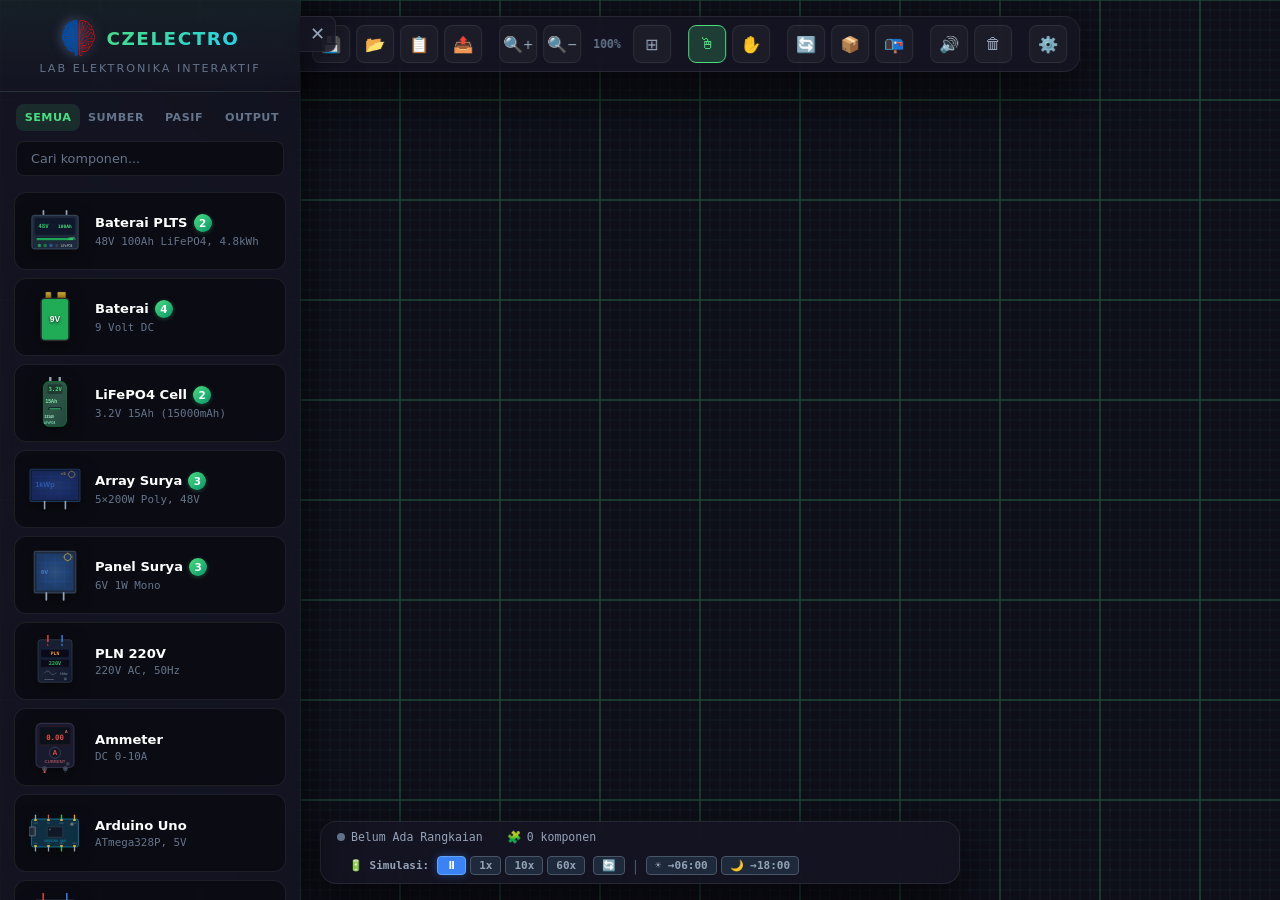
==== commit 804f35c1: "Refactor component to modular" ====
--- a/index.html
+++ b/index.html
@@ -271,9 +271,11 @@
     <div class="tooltip" id="tooltip"></div>
 
     <script src="js/electrical-laws.js"></script>
-    <script src="js/components.js?v=3"></script>
-    <!-- Modular architecture: laws → components → state → i18n → audio → grid → wire → effects → solver → evaluate → battery → ui → events -->
-    <script src="js/state.js?v=3"></script>
+    <!-- ── Modular Component System ── -->
+    <script src="js/core/registry.js"></script>
+    <script src="js/components/manifest.js"></script>
+    <!-- Core modules: state → i18n → audio → grid → wire → effects → solver → evaluate → battery → ui → events -->
+    <script src="js/state.js?v=4"></script>
     <script src="js/i18n.js"></script>
     <script src="js/audio.js"></script>
     <script src="js/grid.js"></script>
@@ -285,17 +287,19 @@
     <script src="js/battery-sim.js"></script>
     <script src="js/components-ui.js"></script>
     <script src="js/ui.js"></script>
-    <script src="js/events.js?v=3"></script>
+    <script src="js/events.js?v=4"></script>
+    <!-- Component Loader: loads all component modules via import(), then calls CZ.init() -->
+    <script type="module" src="js/components-loader.js"></script>
 
     <!-- Import JSON Modal -->
     <div id="import-modal" class="import-modal-overlay hidden">
         <div class="import-modal">
-            <div class="import-modal-header">📋 Import Circuit JSON</div>
-            <textarea id="import-json-input" class="import-json-textarea" placeholder="Paste circuit JSON here..." spellcheck="false"></textarea>
+            <div class="import-modal-header" data-i18n="importTitle">📋 Impor Rangkaian JSON</div>
+            <textarea id="import-json-input" class="import-json-textarea" data-i18n="importPlaceholder" placeholder="Tempel JSON rangkaian di sini..." spellcheck="false"></textarea>
             <div class="import-modal-actions">
-                <button id="import-json-cancel" class="import-btn import-btn-cancel">Cancel</button>
-                <button id="import-json-merge" class="import-btn import-btn-merge" title="Tambahkan ke rangkaian yang ada">➕ Tambahkan</button>
-                <button id="import-json-confirm" class="import-btn import-btn-confirm" title="Ganti seluruh rangkaian">🔄 Ganti Semua</button>
+                <button id="import-json-cancel" class="import-btn import-btn-cancel" data-i18n="importCancel">Batal</button>
+                <button id="import-json-merge" class="import-btn import-btn-merge" data-i18n-title="importMergeTitle" title="Tambahkan ke rangkaian yang ada" data-i18n="importMerge">➕ Tambahkan</button>
+                <button id="import-json-confirm" class="import-btn import-btn-confirm" data-i18n-title="importReplaceTitle" title="Ganti seluruh rangkaian" data-i18n="importReplace">🔄 Ganti Semua</button>
             </div>
         </div>
     </div>
--- a/css/layout.css
+++ b/css/layout.css
@@ -646,6 +646,81 @@
     height: 1px;
     background: var(--border-subtle);
     margin: 4px 8px;
+}
+
+/* Variant badge — shown next to component name when multiple variants exist */
+.variant-badge {
+    display: inline-flex;
+    align-items: center;
+    justify-content: center;
+    min-width: 18px;
+    height: 18px;
+    padding: 0 5px;
+    margin-left: 6px;
+    font-size: 0.65rem;
+    font-weight: 700;
+    color: #fff;
+    background: linear-gradient(135deg, var(--accent), #059669);
+    border-radius: 9px;
+    vertical-align: middle;
+    line-height: 1;
+    cursor: context-menu;
+    box-shadow: 0 1px 4px rgba(74, 222, 128, 0.3);
+    transition: transform 0.15s, box-shadow 0.15s;
+}
+
+.variant-badge:hover {
+    transform: scale(1.15);
+    box-shadow: 0 2px 8px rgba(74, 222, 128, 0.5);
+}
+
+/* Context menu: title row (non-clickable header) */
+.ctx-item.ctx-title {
+    font-weight: 700;
+    font-size: 0.75rem;
+    color: var(--accent);
+    cursor: default;
+    opacity: 0.9;
+    pointer-events: none;
+}
+
+/* Context menu: currently active variant */
+.ctx-item.ctx-active {
+    color: var(--accent);
+    font-weight: 600;
+    background: rgba(74, 222, 128, 0.08);
+}
+
+/* Context menu: spec text (muted) */
+.ctx-spec {
+    font-size: 0.7rem;
+    color: var(--text-muted);
+    margin-left: auto;
+    padding-left: 12px;
+    opacity: 0.7;
+}
+
+/* Variant menu scrollbar */
+.variant-menu {
+    scrollbar-width: thin;
+    scrollbar-color: rgba(148, 163, 184, 0.3) transparent;
+}
+
+.variant-menu::-webkit-scrollbar {
+    width: 5px;
+}
+
+.variant-menu::-webkit-scrollbar-track {
+    background: transparent;
+}
+
+.variant-menu::-webkit-scrollbar-thumb {
+    background: rgba(148, 163, 184, 0.3);
+    border-radius: 3px;
+}
+
+.variant-menu::-webkit-scrollbar-thumb:hover {
+    background: rgba(148, 163, 184, 0.5);
 }
 
 /* Copy toast */
--- a/css/components.css
+++ b/css/components.css
@@ -221,13 +221,18 @@
     animation: shake 0.5s ease-out;
 }
 
+/* Suppress shake animation during state restore to prevent rotation flash */
+.board-component.comp-broken.restoring {
+    animation: none !important;
+}
+
 @keyframes shake {
-    0%, 100% { transform: translate(0, 0) rotate(0); }
-    10% { transform: translate(-4px, -2px) rotate(-2deg); }
-    20% { transform: translate(4px, 2px) rotate(2deg); }
-    30% { transform: translate(-3px, 1px) rotate(-1deg); }
-    40% { transform: translate(3px, -1px) rotate(1deg); }
-    50% { transform: translate(-2px, 0) rotate(0); }
+    0%, 100% { translate: 0 0; }
+    10% { translate: -4px -2px; }
+    20% { translate: 4px 2px; }
+    30% { translate: -3px 1px; }
+    40% { translate: 3px -1px; }
+    50% { translate: -2px 0; }
 }
 
 @keyframes popIn {
@@ -279,6 +284,32 @@
 .board-component.comp-broken .motor-shaft {
     fill: #333 !important;
     filter: none !important;
+}
+
+/* ── Broken Badge — persistent damage indicator ── */
+.broken-badge {
+    position: absolute;
+    bottom: -6px;
+    left: 50%;
+    transform: translateX(-50%);
+    background: rgba(239, 68, 68, 0.9);
+    color: #fff;
+    font-size: 7px;
+    font-weight: 800;
+    font-family: 'Inter', sans-serif;
+    padding: 1px 5px;
+    border-radius: 3px;
+    white-space: nowrap;
+    pointer-events: none;
+    z-index: 10;
+    letter-spacing: 0.3px;
+    box-shadow: 0 1px 4px rgba(239, 68, 68, 0.4);
+    animation: brokenPulse 2s ease-in-out infinite;
+}
+
+@keyframes brokenPulse {
+    0%, 100% { opacity: 1; }
+    50% { opacity: 0.6; }
 }
 
 /* ── Motor Active — visible spinning ── */
@@ -516,8 +547,8 @@
 
 /* ── Component Power On/Off Toggle ── */
 .board-component.powered-off {
-    opacity: 0.4;
-    filter: grayscale(0.7) brightness(0.6);
+    opacity: 1;
+    filter: none;
     transition: opacity 0.3s, filter 0.3s;
 }
 
@@ -930,3 +961,202 @@
     animation: badgeFadeIn 0.25s ease-out;
     text-shadow: 0 0 6px rgba(34, 197, 94, 0.4);
 }
+
+/* ═══════════════════════════════════════════════════
+   New Components — Active States & Animations
+   ═══════════════════════════════════════════════════ */
+
+/* ── DC Fan — spinning blades ── */
+.board-component.fan-active .fan-spin {
+    transform-origin: 27.5px 25px;
+}
+
+.board-component.fan-active {
+    filter: drop-shadow(0 0 6px rgba(96, 165, 250, 0.35));
+}
+
+/* ── Servo Motor — active glow ── */
+.board-component.servo-active {
+    filter: drop-shadow(0 0 8px rgba(59, 130, 246, 0.4));
+}
+
+.board-component.servo-active .servo-indicator {
+    fill: #22c55e;
+    filter: drop-shadow(0 0 4px rgba(34, 197, 94, 0.8));
+}
+
+@keyframes servoSweep {
+    0%, 100% { transform: rotate(-45deg); }
+    50% { transform: rotate(45deg); }
+}
+
+.board-component.servo-active .servo-arm {
+    animation: servoSweep 2s ease-in-out infinite;
+}
+
+/* ── 7-Segment Display — active segments glow ── */
+.board-component.seg7-active .seg-active {
+    fill: #ef4444 !important;
+    filter: drop-shadow(0 0 3px rgba(239, 68, 68, 0.8));
+}
+
+.board-component.seg7-active {
+    filter: drop-shadow(0 0 6px rgba(239, 68, 68, 0.3));
+}
+
+/* ── Transistor / MOSFET — active indicator ── */
+.board-component.transistor-active {
+    filter: drop-shadow(0 0 6px rgba(168, 85, 247, 0.4));
+}
+
+.board-component.transistor-active .transistor-indicator,
+.board-component.mosfet-active .mosfet-indicator {
+    fill: #a855f7;
+    filter: drop-shadow(0 0 4px rgba(168, 85, 247, 0.8));
+}
+
+.board-component.mosfet-active {
+    filter: drop-shadow(0 0 6px rgba(168, 85, 247, 0.4));
+}
+
+/* ── Op-Amp — active ── */
+.board-component.opamp-active {
+    filter: drop-shadow(0 0 8px rgba(96, 165, 250, 0.4));
+}
+
+.board-component.opamp-active .opamp-indicator {
+    fill: #60a5fa;
+    filter: drop-shadow(0 0 4px rgba(96, 165, 250, 0.8));
+}
+
+/* ── SCR / Triac — active (conducting) ── */
+.board-component.scr-active,
+.board-component.triac-active {
+    filter: drop-shadow(0 0 6px rgba(251, 191, 36, 0.4));
+}
+
+.board-component.scr-active .scr-indicator,
+.board-component.triac-active .triac-indicator {
+    fill: #fbbf24;
+    filter: drop-shadow(0 0 4px rgba(251, 191, 36, 0.8));
+}
+
+/* ── Push Button — pressed state ── */
+.board-component.pushbtn-pressed .pushbtn-cap {
+    transform: translateY(2px);
+    fill: #dc2626 !important;
+    filter: drop-shadow(0 0 4px rgba(239, 68, 68, 0.6));
+}
+
+.board-component.pushbtn-pressed .pushbtn-indicator {
+    fill: #22c55e;
+}
+
+/* ── Ammeter — active display (reuses voltmeter styles) ── */
+.board-component.am-active {
+    filter: drop-shadow(0 0 8px rgba(59, 130, 246, 0.4));
+}
+
+.board-component.am-active .am-indicator {
+    fill: #3b82f6;
+    filter: drop-shadow(0 0 4px rgba(59, 130, 246, 0.8));
+}
+
+/* ── Arduino — power LED blink ── */
+.board-component.arduino-active {
+    filter: drop-shadow(0 0 8px rgba(0, 150, 136, 0.35));
+}
+
+.board-component.arduino-active .arduino-led {
+    fill: #22c55e;
+    animation: arduinoLedBlink 1s ease-in-out infinite;
+}
+
+@keyframes arduinoLedBlink {
+    0%, 100% { fill: #22c55e; filter: drop-shadow(0 0 4px rgba(34, 197, 94, 0.9)); }
+    50% { fill: #15803d; filter: none; }
+}
+
+/* ── Transformer — active hum glow ── */
+.board-component.trafo-active {
+    filter: drop-shadow(0 0 6px rgba(245, 158, 11, 0.35));
+}
+
+.board-component.trafo-active .trafo-indicator {
+    fill: #f59e0b;
+    filter: drop-shadow(0 0 4px rgba(245, 158, 11, 0.8));
+}
+
+/* ── Voltage Regulator — active LED ── */
+.board-component.vreg-active {
+    filter: drop-shadow(0 0 6px rgba(34, 197, 94, 0.35));
+}
+
+.board-component.vreg-active .vreg-indicator {
+    fill: #22c55e;
+    filter: drop-shadow(0 0 4px rgba(34, 197, 94, 0.8));
+}
+
+/* ── LDR / Thermistor / Varistor — active glow ── */
+.board-component.sensor-active {
+    filter: drop-shadow(0 0 6px rgba(250, 204, 21, 0.35));
+}
+
+.board-component.sensor-active .sensor-indicator {
+    fill: #facc15;
+    filter: drop-shadow(0 0 4px rgba(250, 204, 21, 0.8));
+}
+
+/* ── Crystal Oscillator — active pulse ── */
+.board-component.crystal-active {
+    filter: drop-shadow(0 0 6px rgba(96, 165, 250, 0.3));
+}
+
+@keyframes crystalPulse {
+    0%, 100% { opacity: 0.4; }
+    50% { opacity: 1; }
+}
+
+.board-component.crystal-active .crystal-indicator {
+    fill: #60a5fa;
+    animation: crystalPulse 0.5s ease-in-out infinite;
+}
+
+/* ── Photodiode — light detection glow ── */
+.board-component.photodiode-active {
+    filter: drop-shadow(0 0 6px rgba(168, 85, 247, 0.35));
+}
+
+.board-component.photodiode-active .photodiode-indicator {
+    fill: #a855f7;
+    filter: drop-shadow(0 0 4px rgba(168, 85, 247, 0.8));
+}
+
+/* ── Zener Diode — conducting glow ── */
+.board-component.zener-active {
+    filter: drop-shadow(0 0 6px rgba(251, 191, 36, 0.35));
+}
+
+.board-component.zener-active .zener-indicator {
+    fill: #fbbf24;
+    filter: drop-shadow(0 0 3px rgba(251, 191, 36, 0.8));
+}
+
+/* ── Inductor — energized glow ── */
+.board-component.inductor-active {
+    filter: drop-shadow(0 0 6px rgba(96, 165, 250, 0.35));
+}
+
+/* ── DPDT Switch — position indicator ── */
+.board-component.dpdt-pos-a .dpdt-arm {
+    transform: rotate(-15deg);
+}
+
+.board-component.dpdt-pos-b .dpdt-arm {
+    transform: rotate(15deg);
+}
+
+/* ── Terminal Block — connected glow ── */
+.board-component.tblock-active {
+    filter: drop-shadow(0 0 4px rgba(148, 163, 184, 0.3));
+}
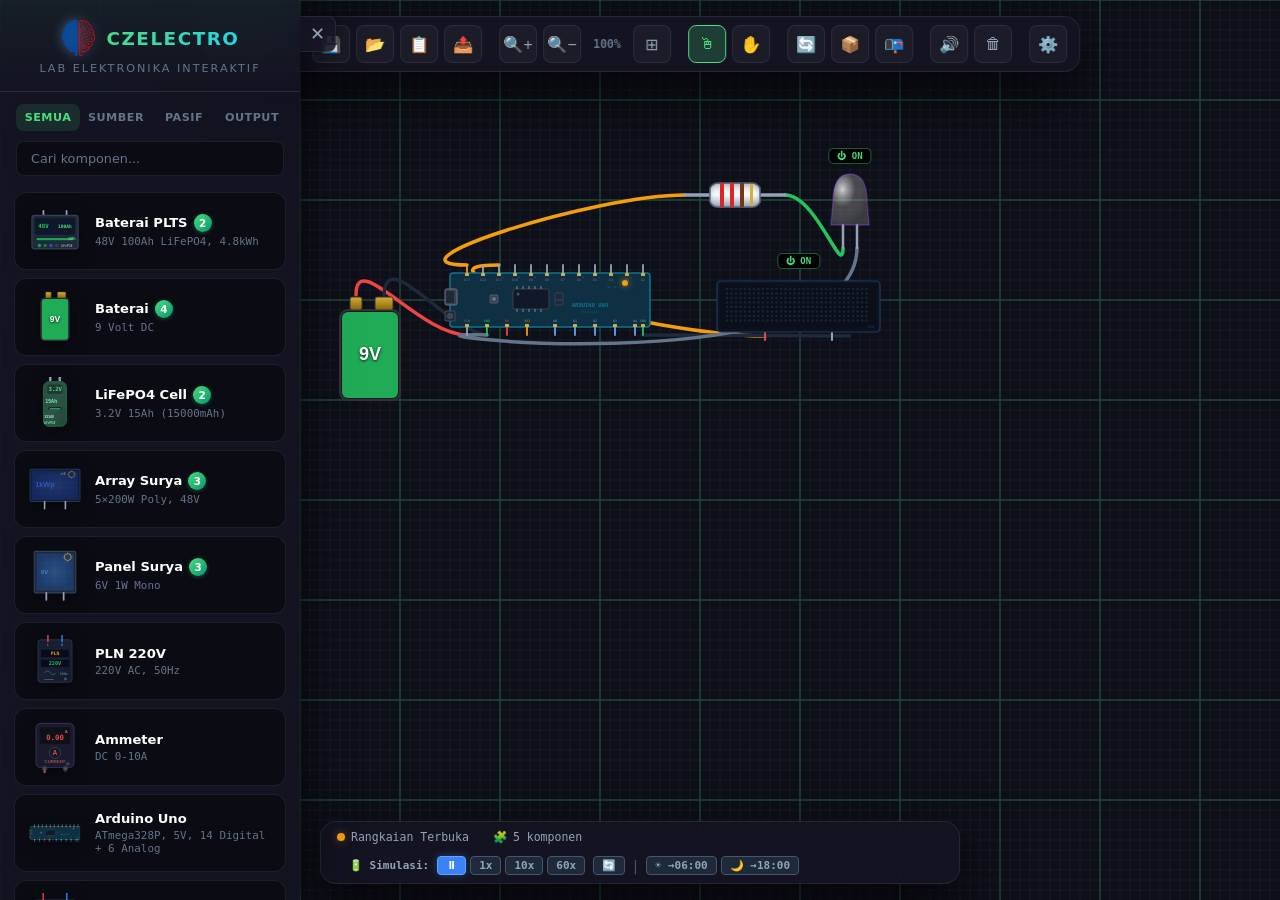
==== commit b27a3d68: "feat: implement circuit component lifecycle management and interaction modules" ====
--- a/index.html
+++ b/index.html
@@ -288,6 +288,8 @@
     <script src="js/components-ui.js"></script>
     <script src="js/ui.js"></script>
     <script src="js/events.js?v=4"></script>
+    <script src="js/arduino-ide.js"></script>
+    <script src="js/greeting.js"></script>
     <!-- Component Loader: loads all component modules via import(), then calls CZ.init() -->
     <script type="module" src="js/components-loader.js"></script>
 
--- a/css/variables.css
+++ b/css/variables.css
@@ -192,3 +192,71 @@
     color: #ea580c;
     border-color: rgba(234, 88, 12, 0.2);
 }
+
+/* ── Arduino IDE Light Theme ── */
+[data-theme="light"] .ard-ide-container {
+    background: #ffffff; border-color: #d1d5db;
+    box-shadow: 0 20px 60px rgba(0,0,0,0.15), 0 0 40px rgba(22,163,74,0.08);
+}
+[data-theme="light"] .ard-ide-header {
+    background: #f8fafc; border-color: #e2e8f0;
+}
+[data-theme="light"] .ard-ide-title { color: #1e293b; }
+[data-theme="light"] .ard-ide-comp-id {
+    color: #64748b; background: #e2e8f0;
+}
+[data-theme="light"] .ard-flash-badge {
+    color: #16a34a; background: rgba(22,163,74,0.08);
+    border-color: rgba(22,163,74,0.25);
+}
+[data-theme="light"] .ard-toolbar-sep { background: #e2e8f0; }
+[data-theme="light"] .ard-ide-status-inline { color: #64748b; }
+[data-theme="light"] .ard-preset-select {
+    color: #1e293b; background: #f1f5f9; border-color: #d1d5db;
+}
+[data-theme="light"] .ard-preset-select:hover { border-color: #16a34a; }
+[data-theme="light"] .ard-btn-close {
+    color: #64748b; border-color: #d1d5db;
+}
+[data-theme="light"] .ard-btn-close:hover {
+    color: #dc2626; border-color: #dc2626;
+}
+[data-theme="light"] .ard-btn-erase {
+    background: #f1f5f9; color: #64748b; border-color: #d1d5db;
+}
+[data-theme="light"] .ard-btn-erase:hover {
+    background: #dc2626; color: #fff; border-color: #dc2626;
+}
+[data-theme="light"] .ard-ide-editor-pane { border-color: #e2e8f0; }
+[data-theme="light"] .ard-ide-pane-header {
+    color: #475569; background: #f8fafc; border-color: #e2e8f0;
+}
+[data-theme="light"] .ard-btn-mini {
+    color: #475569; background: #f1f5f9; border-color: #d1d5db;
+}
+[data-theme="light"] .ard-btn-mini:hover {
+    color: #1e293b; border-color: #16a34a;
+}
+[data-theme="light"] .ard-code-editor {
+    background: #fafbfc; color: #24292f;
+}
+[data-theme="light"] .ard-code-editor::selection { background: #b6d7ff; }
+[data-theme="light"] .ard-serial-output {
+    background: #f8f9fa; color: #15803d;
+}
+[data-theme="light"] .ard-ide-status {
+    background: #f8fafc; border-color: #e2e8f0; color: #64748b;
+}
+[data-theme="light"] .ard-status-dot { background: #94a3b8; }
+[data-theme="light"] .ard-status-dot.running {
+    background: #16a34a; box-shadow: 0 0 6px rgba(22,163,74,0.4);
+}
+[data-theme="light"] .ard-ide-container ::-webkit-scrollbar-track { background: #fafbfc; }
+[data-theme="light"] .ard-ide-container ::-webkit-scrollbar-thumb {
+    background: #d1d5db; border-color: #fafbfc;
+}
+[data-theme="light"] .ard-ide-container ::-webkit-scrollbar-thumb:hover { background: #94a3b8; }
+[data-theme="light"] .ard-serial-output::-webkit-scrollbar-track { background: #f8f9fa; }
+[data-theme="light"] .ard-serial-output::-webkit-scrollbar-thumb { border-color: #f8f9fa; }
+[data-theme="light"] .ard-ide-backdrop { background: rgba(0,0,0,0.3); }
+
--- a/css/components.css
+++ b/css/components.css
@@ -138,6 +138,7 @@
     border-color: #064e3b;
     box-shadow: 0 0 12px rgba(74, 222, 128, 0.6), 0 2px 6px rgba(0, 0, 0, 0.5);
     opacity: 1;
+    z-index: 25;
 }
 
 .terminal.connected {
@@ -1077,6 +1078,23 @@
     50% { fill: #15803d; filter: none; }
 }
 
+/* ── Arduino — flashed indicator (code stored in chip) ── */
+.board-component.arduino-flashed .arduino-indicator {
+    fill: #f59e0b;
+    filter: drop-shadow(0 0 3px rgba(245, 158, 11, 0.8));
+}
+
+/* Running = green blink (overrides orange) */
+.board-component.arduino-running .arduino-indicator {
+    fill: #22c55e;
+    filter: drop-shadow(0 0 4px rgba(34, 197, 94, 0.9));
+    animation: arduinoLedBlink 1s ease-in-out infinite;
+}
+
+.board-component.arduino-running {
+    filter: drop-shadow(0 0 8px rgba(0, 150, 136, 0.35));
+}
+
 /* ── Transformer — active hum glow ── */
 .board-component.trafo-active {
     filter: drop-shadow(0 0 6px rgba(245, 158, 11, 0.35));
@@ -1160,3 +1178,163 @@
 .board-component.tblock-active {
     filter: drop-shadow(0 0 4px rgba(148, 163, 184, 0.3));
 }
+
+/* ══════════════════════════════════════════════════ */
+/* ── Arduino IDE Modal ── */
+/* ══════════════════════════════════════════════════ */
+#arduino-ide-modal {
+    position: fixed; inset: 0; z-index: 99999;
+    display: flex; align-items: center; justify-content: center;
+}
+.ard-ide-backdrop {
+    position: absolute; inset: 0;
+    background: rgba(0,0,0,0.7); backdrop-filter: blur(4px);
+}
+.ard-ide-container {
+    position: relative; z-index: 1;
+    width: 820px; max-width: 95vw; max-height: 90vh;
+    background: #0d1117; border: 1px solid #30363d; border-radius: 12px;
+    display: flex; flex-direction: column; overflow: hidden;
+    box-shadow: 0 20px 60px rgba(0,0,0,0.5), 0 0 40px rgba(14,116,144,0.15);
+    animation: ard-modal-in 0.25s ease-out;
+}
+@keyframes ard-modal-in {
+    from { transform: scale(0.92) translateY(20px); opacity: 0; }
+    to { transform: scale(1) translateY(0); opacity: 1; }
+}
+.ard-ide-header {
+    background: #161b22; border-bottom: 1px solid #30363d;
+}
+.ard-ide-toolbar-top {
+    display: flex; align-items: center; justify-content: space-between;
+    padding: 10px 16px 6px; gap: 10px;
+}
+.ard-ide-toolbar-actions {
+    display: flex; align-items: center; gap: 6px;
+    padding: 0 16px 10px; flex-wrap: wrap;
+}
+.ard-toolbar-sep {
+    width: 1px; height: 20px; background: #30363d; margin: 0 4px;
+}
+.ard-ide-title {
+    display: flex; align-items: center; gap: 8px;
+    font: 700 14px 'Inter', sans-serif; color: #e6edf3;
+}
+.ard-ide-icon { font-size: 18px; }
+.ard-ide-comp-id {
+    font: 500 10px monospace; color: #8b949e;
+    background: #21262d; padding: 2px 6px; border-radius: 4px;
+}
+.ard-flash-badge {
+    font: 600 10px 'Inter', sans-serif; color: #3fb950;
+    background: rgba(63,185,80,0.12); border: 1px solid rgba(63,185,80,0.3);
+    padding: 2px 8px; border-radius: 10px;
+    display: inline-flex; align-items: center; gap: 4px;
+}
+.ard-ide-status-inline {
+    display: flex; align-items: center; gap: 5px;
+    font: 500 10px 'Inter', sans-serif; color: #8b949e;
+    margin-left: auto;
+}
+.ard-ide-actions {
+    display: flex; align-items: center; gap: 6px; flex-wrap: wrap;
+}
+.ard-preset-select {
+    font: 500 11px 'Inter', sans-serif; color: #c9d1d9;
+    background: #21262d; border: 1px solid #30363d; border-radius: 6px;
+    padding: 5px 8px; cursor: pointer; outline: none;
+    max-width: 180px;
+}
+.ard-preset-select:hover { border-color: #58a6ff; }
+.ard-btn {
+    font: 600 11px 'Inter', sans-serif; border: none; border-radius: 6px;
+    padding: 6px 14px; cursor: pointer; transition: all 0.2s;
+}
+.ard-btn:disabled { opacity: 0.4; cursor: not-allowed; }
+.ard-btn-run { background: #238636; color: #fff; }
+.ard-btn-run:hover:not(:disabled) { background: #2ea043; }
+.ard-btn-stop { background: #da3633; color: #fff; }
+.ard-btn-stop:hover:not(:disabled) { background: #f85149; }
+.ard-btn-reset { background: #9e6a03; color: #fff; }
+.ard-btn-reset:hover:not(:disabled) { background: #bb8009; }
+.ard-btn-erase { background: #30363d; color: #8b949e; border: 1px solid #484f58; }
+.ard-btn-erase:hover { background: #da3633; color: #fff; border-color: #da3633; }
+.ard-btn-close {
+    background: transparent; color: #8b949e; font-size: 16px;
+    padding: 4px 8px; border: 1px solid #30363d; border-radius: 6px;
+}
+.ard-btn-close:hover { color: #f85149; border-color: #f85149; }
+.ard-ide-body {
+    display: flex; flex: 1; min-height: 0; overflow: hidden;
+}
+.ard-ide-editor-pane {
+    flex: 1.6; display: flex; flex-direction: column;
+    border-right: 1px solid #30363d;
+}
+.ard-ide-serial-pane {
+    flex: 1; display: flex; flex-direction: column;
+}
+.ard-ide-pane-header {
+    font: 600 11px 'Inter', sans-serif; color: #8b949e;
+    padding: 6px 12px; background: #161b22; border-bottom: 1px solid #21262d;
+    display: flex; align-items: center; justify-content: space-between;
+}
+.ard-btn-mini {
+    font: 500 10px 'Inter', sans-serif; color: #8b949e;
+    background: #21262d; border: 1px solid #30363d; border-radius: 4px;
+    padding: 2px 8px; cursor: pointer;
+}
+.ard-btn-mini:hover { color: #c9d1d9; border-color: #58a6ff; }
+.ard-code-editor {
+    flex: 1; resize: none; border: none; outline: none;
+    background: #0d1117; color: #c9d1d9;
+    font: 13px/1.5 'JetBrains Mono','Cascadia Code','Consolas','Fira Code',monospace;
+    padding: 12px; tab-size: 2;
+    min-height: 350px;
+    overflow-y: auto;
+}
+.ard-code-editor::selection { background: #264f78; }
+.ard-code-editor::placeholder { color: #484f58; }
+.ard-serial-output {
+    flex: 1; margin: 0; overflow-y: auto;
+    background: #010409; color: #3fb950;
+    font: 12px/1.5 'JetBrains Mono','Cascadia Code','Consolas',monospace;
+    padding: 10px; min-height: 200px;
+    border: none; white-space: pre-wrap; word-break: break-all;
+}
+/* Syntax error banner */
+.ard-error-banner {
+    background: rgba(218,54,51,0.15); border: 1px solid #da3633;
+    border-radius: 6px; margin: 6px 12px; padding: 8px 12px;
+    font: 500 11px/1.5 'JetBrains Mono','Consolas',monospace;
+    color: #f85149; white-space: pre-wrap;
+    animation: ard-shake 0.3s ease;
+}
+@keyframes ard-shake {
+    0%, 100% { transform: translateX(0); }
+    25% { transform: translateX(-4px); }
+    75% { transform: translateX(4px); }
+}
+.ard-ide-status {
+    padding: 5px 12px; background: #161b22; border-top: 1px solid #21262d;
+    font: 500 10px 'Inter', sans-serif; color: #8b949e;
+    display: flex; align-items: center; gap: 6px;
+}
+.ard-status-dot {
+    width: 6px; height: 6px; border-radius: 50%; background: #6b7280;
+    display: inline-block;
+}
+.ard-status-dot.running { background: #3fb950; box-shadow: 0 0 6px rgba(63,185,80,0.5); animation: ard-pulse 1s ease infinite; }
+@keyframes ard-pulse { 50% { opacity: 0.5; } }
+
+/* ── Arduino IDE Scrollbars (dark theme) ── */
+.ard-ide-container ::-webkit-scrollbar { width: 8px; height: 8px; }
+.ard-ide-container ::-webkit-scrollbar-track { background: #0d1117; }
+.ard-ide-container ::-webkit-scrollbar-thumb {
+    background: #30363d; border-radius: 4px; border: 2px solid #0d1117;
+}
+.ard-ide-container ::-webkit-scrollbar-thumb:hover { background: #484f58; }
+.ard-ide-container ::-webkit-scrollbar-corner { background: #0d1117; }
+.ard-serial-output::-webkit-scrollbar-track { background: #010409; }
+.ard-serial-output::-webkit-scrollbar-thumb { border-color: #010409; }
+
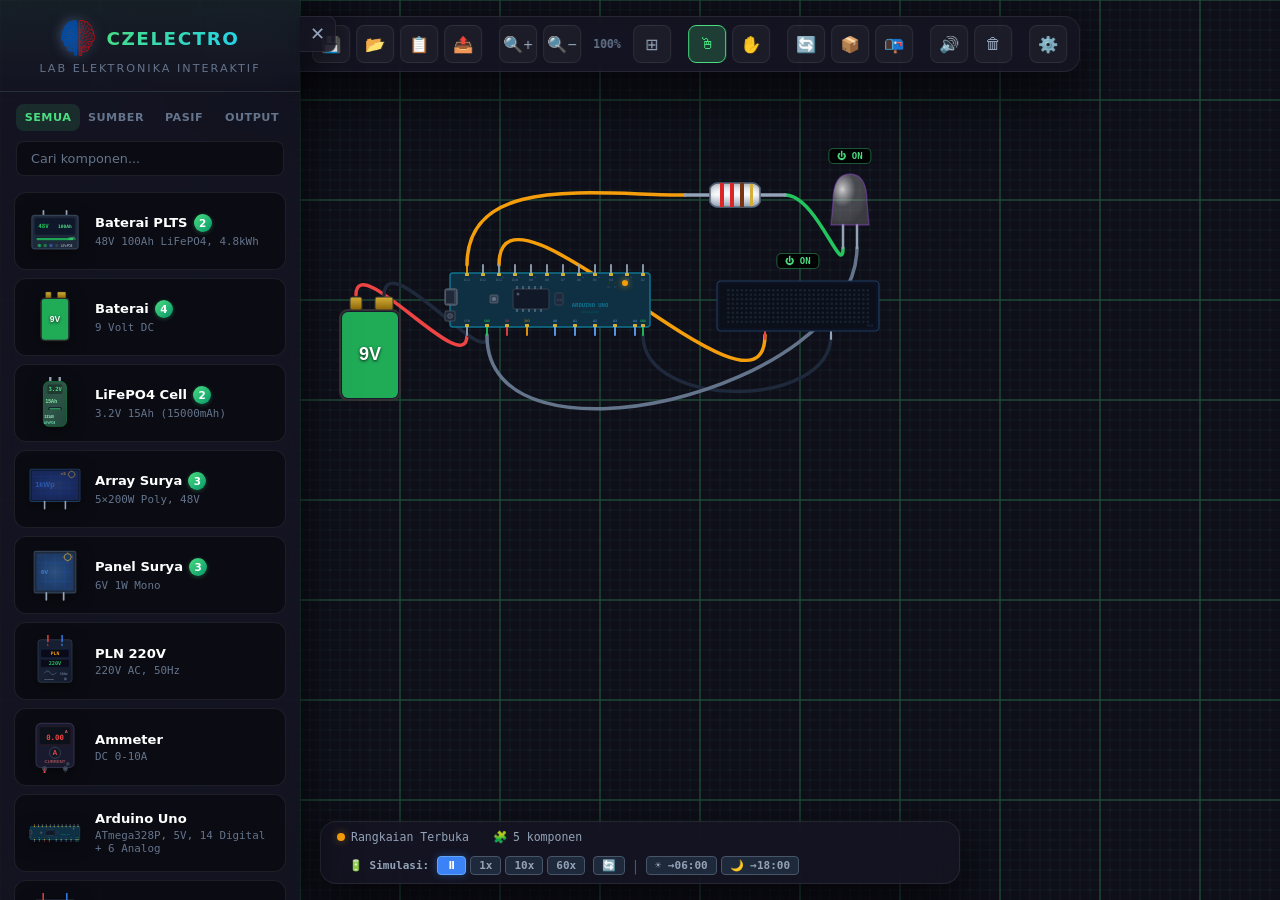
==== commit b87f696b: "Set To PWA" ====
--- a/index.html
+++ b/index.html
@@ -3,24 +3,31 @@
 
 <head>
     <meta charset="UTF-8">
-    <link rel="shortcut icon" href="images/CZElectro.png" type="image/x-icon">
+    <link rel="shortcut icon" href="icon/icon-192x192.png" type="image/png">
     <meta name="viewport" content="width=device-width, initial-scale=1.0">
     <meta name="description" data-i18n-meta="metaDescription"
         content="CZElectro - Simulasi Lab Elektronika interaktif dengan drag-drop komponen, kabel fleksibel, dan animasi realistis.">
     <title data-i18n="pageTitle">CZElectro — Lab Elektronika</title>
+    <!-- PWA -->
+    <link rel="manifest" href="manifest.webmanifest">
+    <meta name="theme-color" content="#3b82f6">
+    <meta name="mobile-web-app-capable" content="yes">
+    <meta name="apple-mobile-web-app-status-bar-style" content="black-translucent">
+    <meta name="apple-mobile-web-app-title" content="CZElectro">
+    <link rel="apple-touch-icon" href="icon/icon-192x192.png">
     <link rel="stylesheet" href="css/variables.css">
     <link rel="stylesheet" href="css/layout.css">
     <link rel="stylesheet" href="css/components.css">
-</head>
-
-<body>
     <script>
-        // Apply theme BEFORE paint to prevent flash
+        // Apply saved theme BEFORE first paint
         (function () {
-            var t = localStorage.getItem('czelectro_theme') || 'dark';
-            document.documentElement.setAttribute('data-theme', t);
+            try { var s = JSON.parse(localStorage.getItem('czelectro_settings')) || {}; } catch(e) { var s = {}; }
+            document.documentElement.setAttribute('data-theme', s.theme || 'dark');
         })();
     </script>
+</head>
+
+<body>
     <!-- Hidden SVG Defs -->
     <svg style="width:0;height:0;position:absolute">
         <defs>
@@ -107,7 +114,7 @@
     <aside id="sidebar">
         <div id="sidebar-header">
             <div class="logo-row">
-                <img class="logo-icon" src="images/CZElectro.png" alt="CZElectro Logo">
+                <img class="logo-icon" src="icon/icon-192x192.png" alt="CZElectro Logo">
                 <div class="title">CZElectro</div>
             </div>
             <div class="subtitle" data-i18n="appSubtitle">Lab Elektronika Interaktif</div>
@@ -128,19 +135,14 @@
     <!-- Sidebar Toggle -->
     <button id="sidebar-toggle" class="sidebar-toggle" title="Toggle Sidebar (Tab)">✕</button>
     <script>
-        // Apply sidebar state BEFORE paint to prevent flash
+        // Sidebar toggle button text — layout CSS already handled by preload
         (function () {
-            var sb = document.getElementById('sidebar');
             var tb = document.getElementById('sidebar-toggle');
-            if (window.innerWidth > 768) {
-                var s = localStorage.getItem('czelectro_sidebar');
-                if (s === 'collapsed') {
-                    sb.classList.add('no-transition', 'collapsed');
-                    tb.textContent = '☰';
-                    // Re-enable transitions after first paint
-                    requestAnimationFrame(function () { requestAnimationFrame(function () { sb.classList.remove('no-transition'); }); });
-                }
-            } else {
+            try { var st = JSON.parse(localStorage.getItem('czelectro_settings')) || {}; } catch(e) { var st = {}; }
+            if (window.innerWidth > 768 && st.sidebar === 'collapsed') {
+                tb.textContent = '☰';
+                document.getElementById('sidebar').classList.add('no-transition', 'collapsed');
+            } else if (window.innerWidth <= 768) {
                 tb.textContent = '☰';
             }
         })();
@@ -305,6 +307,21 @@
             </div>
         </div>
     </div>
+
+    <!-- Service Worker Registration -->
+    <script>
+        if ('serviceWorker' in navigator) {
+            window.addEventListener('load', function () {
+                navigator.serviceWorker.register('./sw.js').then(function (reg) {
+                    console.log('[SW] Registered, scope:', reg.scope);
+                    // Check for updates periodically
+                    setInterval(function () { reg.update(); }, 60 * 60 * 1000);
+                }).catch(function (err) {
+                    console.warn('[SW] Registration failed:', err);
+                });
+            });
+        }
+    </script>
 </body>
 
 </html>
--- a/css/components.css
+++ b/css/components.css
@@ -1338,3 +1338,189 @@
 .ard-serial-output::-webkit-scrollbar-track { background: #010409; }
 .ard-serial-output::-webkit-scrollbar-thumb { border-color: #010409; }
 
+/* ══════════════════════════════════════════════════ */
+/* ── Component Info Modal ── */
+/* ══════════════════════════════════════════════════ */
+.comp-info-modal {
+    position: fixed; inset: 0; z-index: 99998;
+    display: flex; align-items: center; justify-content: center;
+    opacity: 0; transition: opacity 0.2s ease;
+}
+.comp-info-modal.ci-visible { opacity: 1; }
+.ci-backdrop {
+    position: absolute; inset: 0;
+    background: rgba(0,0,0,0.65); backdrop-filter: blur(6px);
+}
+.ci-container {
+    position: relative; z-index: 1;
+    width: 480px; max-width: 92vw; max-height: 85vh;
+    background: var(--bg-panel, #0d1117);
+    border: 1px solid var(--border, #30363d);
+    border-radius: 14px;
+    display: flex; flex-direction: column; overflow: hidden;
+    box-shadow: 0 24px 64px rgba(0,0,0,0.55), 0 0 40px rgba(59,130,246,0.08);
+    transform: scale(0.92) translateY(16px);
+    transition: transform 0.25s cubic-bezier(0.16,1,0.3,1);
+}
+.ci-visible .ci-container { transform: scale(1) translateY(0); }
+
+.ci-header {
+    background: var(--bg-deeper, #161b22);
+    border-bottom: 1px solid var(--border, #30363d);
+    padding: 16px 20px 12px;
+}
+.ci-title-row {
+    display: flex; align-items: flex-start; gap: 14px;
+}
+.ci-preview {
+    width: 56px; height: 56px; flex-shrink: 0;
+    background: var(--bg-panel, #0d1117);
+    border: 1px solid var(--border, #30363d);
+    border-radius: 10px; padding: 6px;
+    display: flex; align-items: center; justify-content: center;
+}
+.ci-preview svg { width: 100%; height: 100%; }
+.ci-title-text { flex: 1; min-width: 0; }
+.ci-name {
+    font: 700 16px 'Inter', sans-serif;
+    color: var(--text, #e6edf3); margin: 0;
+}
+.ci-spec {
+    font: 500 12px 'Inter', sans-serif;
+    color: #8b949e; margin-top: 2px;
+}
+.ci-meta {
+    display: flex; gap: 6px; margin-top: 6px; flex-wrap: wrap;
+}
+.ci-category, .ci-id, .ci-type {
+    font: 500 10px 'JetBrains Mono', monospace;
+    padding: 2px 8px; border-radius: 6px;
+}
+.ci-category { background: rgba(59,130,246,0.12); color: #58a6ff; border: 1px solid rgba(59,130,246,0.25); }
+.ci-id { background: rgba(139,148,158,0.1); color: #8b949e; border: 1px solid rgba(139,148,158,0.2); }
+.ci-type { background: rgba(168,85,247,0.1); color: #a78bfa; border: 1px solid rgba(168,85,247,0.2); }
+.ci-close {
+    background: transparent; border: 1px solid var(--border, #30363d);
+    color: #8b949e; font-size: 14px;
+    width: 32px; height: 32px;
+    display: flex; align-items: center; justify-content: center;
+    border-radius: 8px; cursor: pointer; flex-shrink: 0;
+    transition: all 0.15s; margin-top: 2px;
+}
+.ci-close:hover { color: #f85149; border-color: #f85149; }
+
+.ci-status-bar {
+    display: flex; gap: 8px; margin-top: 10px; flex-wrap: wrap;
+}
+.ci-status-bad, .ci-status-off, .ci-status-good, .ci-status-info {
+    font: 600 10px 'Inter', sans-serif;
+    padding: 3px 10px; border-radius: 8px;
+}
+.ci-status-bad { background: rgba(248,81,73,0.15); color: #f85149; border: 1px solid rgba(248,81,73,0.3); }
+.ci-status-off { background: rgba(139,148,158,0.1); color: #8b949e; border: 1px solid rgba(139,148,158,0.2); }
+.ci-status-good { background: rgba(63,185,80,0.12); color: #3fb950; border: 1px solid rgba(63,185,80,0.3); }
+.ci-status-info { background: rgba(59,130,246,0.1); color: #58a6ff; border: 1px solid rgba(59,130,246,0.25); }
+
+.ci-body {
+    overflow-y: auto; padding: 8px 0;
+    max-height: 55vh;
+}
+.ci-section {
+    padding: 10px 20px;
+}
+.ci-section + .ci-section { border-top: 1px solid var(--border, #21262d); }
+.ci-section-title {
+    font: 600 11px 'Inter', sans-serif;
+    color: #58a6ff; margin-bottom: 8px;
+    letter-spacing: 0.3px;
+}
+
+.ci-props-grid {
+    display: grid; grid-template-columns: 1fr 1fr; gap: 6px;
+}
+.ci-prop {
+    display: flex; align-items: center; gap: 6px;
+    background: var(--bg-deeper, rgba(22,27,34,0.6));
+    padding: 6px 10px; border-radius: 8px;
+    border: 1px solid var(--border, #21262d);
+}
+.ci-prop-icon { font-size: 13px; flex-shrink: 0; }
+.ci-prop-label { font: 500 10px 'Inter', sans-serif; color: #8b949e; flex: 1; }
+.ci-prop-value {
+    font: 700 11px 'JetBrains Mono', monospace;
+    color: #e6edf3; text-align: right;
+}
+
+.ci-flags { display: flex; gap: 6px; flex-wrap: wrap; }
+.ci-flag {
+    font: 600 10px 'Inter', sans-serif;
+    padding: 4px 10px; border-radius: 8px;
+    background: rgba(245,158,11,0.1); color: #f59e0b;
+    border: 1px solid rgba(245,158,11,0.25);
+}
+
+.ci-terminals { display: flex; gap: 6px; flex-wrap: wrap; }
+.ci-term {
+    display: flex; align-items: center; gap: 6px;
+    background: var(--bg-deeper, rgba(22,27,34,0.6));
+    padding: 5px 10px; border-radius: 8px;
+    border: 1px solid var(--border, #21262d);
+}
+.ci-term-idx {
+    font: 700 10px 'JetBrains Mono', monospace;
+    color: #0d1117; background: #58a6ff;
+    width: 18px; height: 18px; border-radius: 50%;
+    display: flex; align-items: center; justify-content: center;
+}
+.ci-term-label { font: 600 11px 'Inter', sans-serif; color: #e6edf3; }
+.ci-term-pos { font: 400 9px 'JetBrains Mono', monospace; color: #6e7681; }
+
+.ci-connections { display: flex; flex-direction: column; gap: 4px; }
+.ci-conn-row {
+    display: flex; align-items: center; gap: 8px;
+    background: var(--bg-deeper, rgba(22,27,34,0.6));
+    padding: 5px 10px; border-radius: 8px;
+    border: 1px solid var(--border, #21262d);
+    font: 500 11px 'Inter', sans-serif;
+}
+.ci-conn-pin {
+    font: 700 10px 'JetBrains Mono', monospace;
+    color: #a78bfa; background: rgba(168,85,247,0.12);
+    padding: 1px 6px; border-radius: 4px;
+}
+.ci-conn-arrow { color: #6e7681; font-size: 12px; }
+.ci-conn-target { color: #e6edf3; flex: 1; }
+
+.ci-empty {
+    font: 400 11px 'Inter', sans-serif;
+    color: #6e7681; font-style: italic;
+    padding: 4px 0;
+}
+.ci-pos {
+    font: 500 11px 'JetBrains Mono', monospace;
+    color: #8b949e;
+}
+
+/* ── Component Info Scrollbar ── */
+.ci-body::-webkit-scrollbar { width: 6px; }
+.ci-body::-webkit-scrollbar-track { background: transparent; }
+.ci-body::-webkit-scrollbar-thumb { background: #30363d; border-radius: 3px; }
+.ci-body::-webkit-scrollbar-thumb:hover { background: #484f58; }
+
+/* Light theme overrides */
+[data-theme="light"] .ci-container {
+    background: #ffffff; border-color: #d1d5db;
+    box-shadow: 0 24px 64px rgba(0,0,0,0.15), 0 0 40px rgba(59,130,246,0.06);
+}
+[data-theme="light"] .ci-header { background: #f8f9fa; border-color: #e5e7eb; }
+[data-theme="light"] .ci-name { color: #1f2937; }
+[data-theme="light"] .ci-preview { background: #f1f3f5; border-color: #d1d5db; }
+[data-theme="light"] .ci-prop { background: rgba(241,243,245,0.8); border-color: #e5e7eb; }
+[data-theme="light"] .ci-prop-value { color: #1f2937; }
+[data-theme="light"] .ci-term { background: rgba(241,243,245,0.8); border-color: #e5e7eb; }
+[data-theme="light"] .ci-term-label { color: #1f2937; }
+[data-theme="light"] .ci-conn-row { background: rgba(241,243,245,0.8); border-color: #e5e7eb; }
+[data-theme="light"] .ci-conn-target { color: #1f2937; }
+[data-theme="light"] .ci-close { border-color: #d1d5db; color: #6b7280; }
+[data-theme="light"] .ci-section + .ci-section { border-color: #e5e7eb; }
+
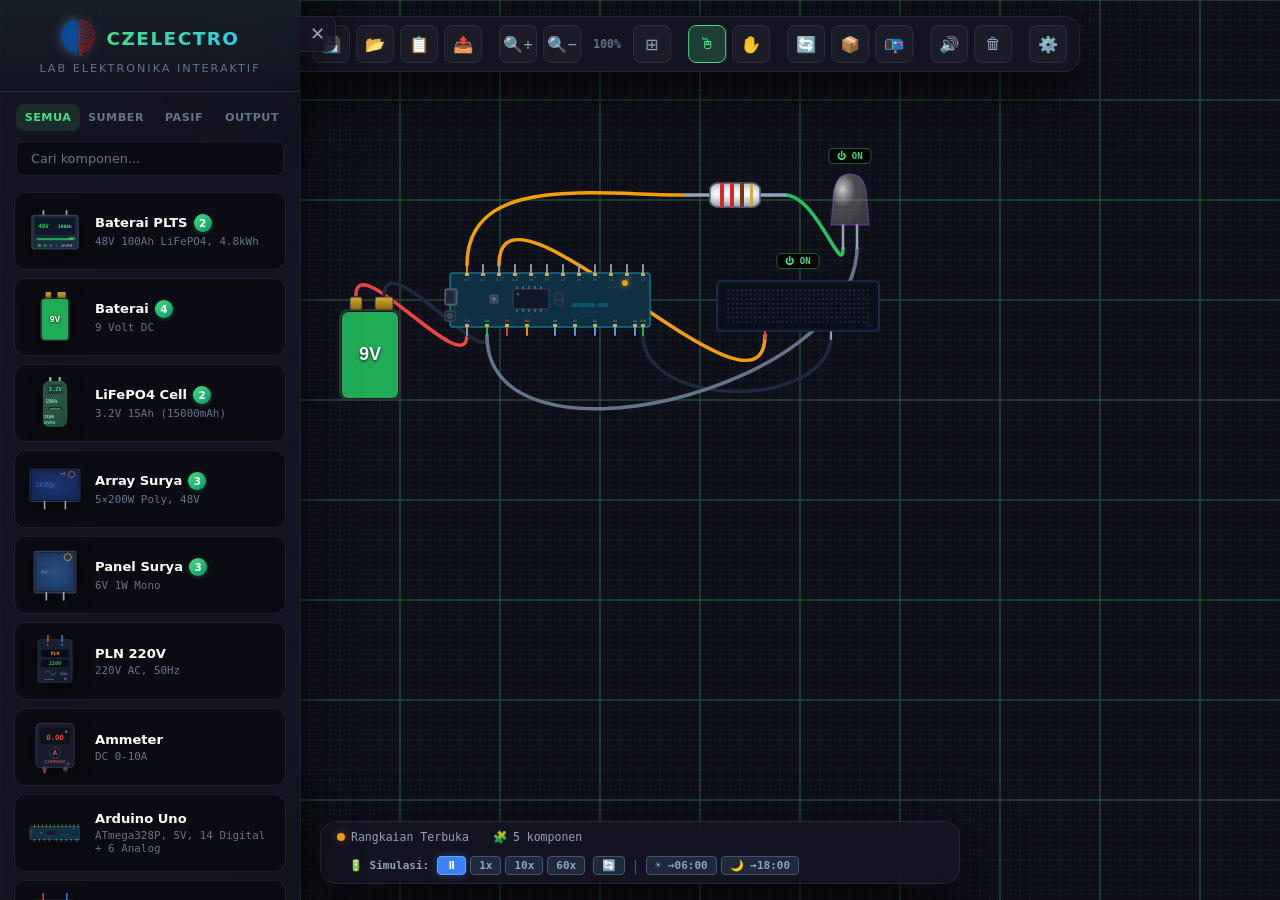
==== commit bf6c7bd0: "feat: implement core UI layout, workspace canvas, wire management, and modular system logic" ====
--- a/index.html
+++ b/index.html
@@ -129,7 +129,22 @@
             <input type="text" id="comp-search" data-i18n="searchPlaceholder" placeholder="🔍 Cari komponen..."
                 autocomplete="off" spellcheck="false">
         </div>
-        <div id="component-list"></div>
+        <div id="component-list">
+            <script>
+                // Pre-render sidebar cache: show component list instantly
+                (function() {
+                    try {
+                        var html = localStorage.getItem('czelectro_sidebar_cache');
+                        if (html) {
+                            var el = document.currentScript.parentNode;
+                            el.innerHTML = html;
+                            el.style.pointerEvents = 'none';
+                            el.dataset.cached = '1';
+                        }
+                    } catch(e) {}
+                })();
+            </script>
+        </div>
     </aside>
 
     <!-- Sidebar Toggle -->
@@ -228,12 +243,75 @@
 
         <!-- Canvas layers -->
         <canvas id="grid-canvas"></canvas>
+        <script>
+            // Pre-draw grid canvas immediately — prevents grid FOUC
+            (function() {
+                try {
+                    var st = JSON.parse(localStorage.getItem('czelectro_settings')) || {};
+                    if (st.grid === 'false' || st.grid === false) return;
+                    var cv = document.getElementById('grid-canvas');
+                    var p = cv.parentElement;
+                    cv.width = p.clientWidth || window.innerWidth;
+                    cv.height = p.clientHeight || window.innerHeight;
+                    var ctx = cv.getContext('2d');
+                    var raw = localStorage.getItem('czelectro_state');
+                    var zoom = 1, panX = 0, panY = 0;
+                    if (raw) { var s = JSON.parse(raw); zoom = s.zoom || 1; panX = s.panX || 0; panY = s.panY || 0; }
+                    var step = 10 * zoom;
+                    var offX = ((panX % step) + step) % step;
+                    var offY = ((panY % step) + step) % step;
+                    var cs = getComputedStyle(document.documentElement);
+                    var minor = cs.getPropertyValue('--grid-minor').trim() || 'rgba(74,222,128,0.12)';
+                    ctx.strokeStyle = minor; ctx.lineWidth = 0.5; ctx.beginPath();
+                    for (var x = offX; x < cv.width; x += step) { ctx.moveTo(x, 0); ctx.lineTo(x, cv.height); }
+                    for (var y = offY; y < cv.height; y += step) { ctx.moveTo(0, y); ctx.lineTo(cv.width, y); }
+                    ctx.stroke();
+                    var major = step * 10;
+                    var mOffX = ((panX % major) + major) % major;
+                    var mOffY = ((panY % major) + major) % major;
+                    var majorC = cs.getPropertyValue('--grid-major').trim() || 'rgba(74,222,128,0.25)';
+                    ctx.strokeStyle = majorC; ctx.lineWidth = 1.5; ctx.beginPath();
+                    for (var x2 = mOffX; x2 < cv.width; x2 += major) { ctx.moveTo(x2, 0); ctx.lineTo(x2, cv.height); }
+                    for (var y2 = mOffY; y2 < cv.height; y2 += major) { ctx.moveTo(0, y2); ctx.lineTo(cv.width, y2); }
+                    ctx.stroke();
+                } catch(e) {}
+            })();
+        </script>
         <div id="workspace">
             <svg id="wire-layer" width="5000" height="5000">
                 <g id="wires-group"></g>
                 <path id="temp-wire" d="" fill="none" stroke="#60a5fa" stroke-width="3" stroke-dasharray="8 4"
                     style="display:none;pointer-events:none" />
             </svg>
+            <script>
+                // Pre-render visual cache: show components + wires instantly before module load
+                (function() {
+                    try {
+                        // Inject cached wire SVG into wires-group
+                        var wireHtml = localStorage.getItem('czelectro_wire_cache');
+                        if (wireHtml) {
+                            var wg = document.getElementById('wires-group');
+                            if (wg) wg.innerHTML = wireHtml;
+                        }
+                        // Inject cached component HTML
+                        var html = localStorage.getItem('czelectro_vcache');
+                        if (html) {
+                            var wrap = document.createElement('div');
+                            wrap.id = 'preload-cache';
+                            wrap.style.pointerEvents = 'none';
+                            wrap.innerHTML = html;
+                            document.currentScript.parentNode.appendChild(wrap);
+                        }
+                        // Apply saved zoom/pan transform immediately (state is always up-to-date)
+                        var raw = localStorage.getItem('czelectro_state');
+                        if (raw) {
+                            var s = JSON.parse(raw);
+                            var ws = document.currentScript.parentNode;
+                            ws.style.transform = 'translate(' + (s.panX||0) + 'px,' + (s.panY||0) + 'px) scale(' + (s.zoom||1) + ')';
+                        }
+                    } catch(e) {}
+                })();
+            </script>
         </div>
 
         <!-- Status Bar -->
@@ -277,7 +355,7 @@
     <script src="js/core/registry.js"></script>
     <script src="js/components/manifest.js"></script>
     <!-- Core modules: state → i18n → audio → grid → wire → effects → solver → evaluate → battery → ui → events -->
-    <script src="js/state.js?v=4"></script>
+    <script src="js/state.js?v=6"></script>
     <script src="js/i18n.js"></script>
     <script src="js/audio.js"></script>
     <script src="js/grid.js"></script>
@@ -285,12 +363,12 @@
     <script src="js/effects.js"></script>
     <script src="js/mna-solver.js?v=3"></script>
 
-    <script src="js/mna-evaluate.js?v=3"></script>
+    <script src="js/mna-evaluate.js?v=4"></script>
     <script src="js/battery-sim.js"></script>
     <script src="js/components-ui.js"></script>
     <script src="js/ui.js"></script>
-    <script src="js/events.js?v=4"></script>
-    <script src="js/arduino-ide.js"></script>
+    <script src="js/events.js?v=7"></script>
+    <script src="js/arduino-ide.js?v=2"></script>
     <script src="js/greeting.js"></script>
     <!-- Component Loader: loads all component modules via import(), then calls CZ.init() -->
     <script type="module" src="js/components-loader.js"></script>
--- a/css/layout.css
+++ b/css/layout.css
@@ -234,6 +234,7 @@
     height: 100%;
     position: relative;
     overflow: hidden;
+    background-color: var(--bg-workspace);
 }
 
 #workspace {
@@ -243,6 +244,18 @@
     top: 0;
     left: 0;
     transform-origin: 0 0;
+}
+
+/* Pre-render cache: static visual placeholder before JS hydration */
+#preload-cache {
+    pointer-events: none;
+}
+#preload-cache .terminal {
+    display: none;
+}
+#preload-cache .power-on-off-badge,
+#preload-cache .broken-badge {
+    pointer-events: none;
 }
 
 /* Grid overlay */
--- a/css/components.css
+++ b/css/components.css
@@ -17,6 +17,12 @@
     overflow: visible !important;
 }
 
+/* Kill transitions + promote to GPU layer during drag for smooth 60fps */
+.board-component.cz-dragging {
+    transition: none !important;
+    will-change: left, top;
+}
+
 .board-component:active {
     cursor: grabbing;
 }
@@ -29,6 +35,11 @@
     outline: .5px dashed var(--accent);
     outline-offset: 4px;
     filter: drop-shadow(0 0 12px rgba(74, 222, 128, 0.3));
+}
+
+/* Simplify filter during drag — drop-shadow is expensive per-frame */
+.board-component.selected.cz-dragging {
+    filter: none;
 }
 
 /* Grouped component indicator */
@@ -468,6 +479,11 @@
     to { stroke-dashoffset: -14; }
 }
 
+/* Pause flow animations during drag for performance */
+.cz-drag-active .wire-flow {
+    animation-play-state: paused;
+}
+
 /* ── Component value badge ── */
 .comp-badge {
     position: absolute;
